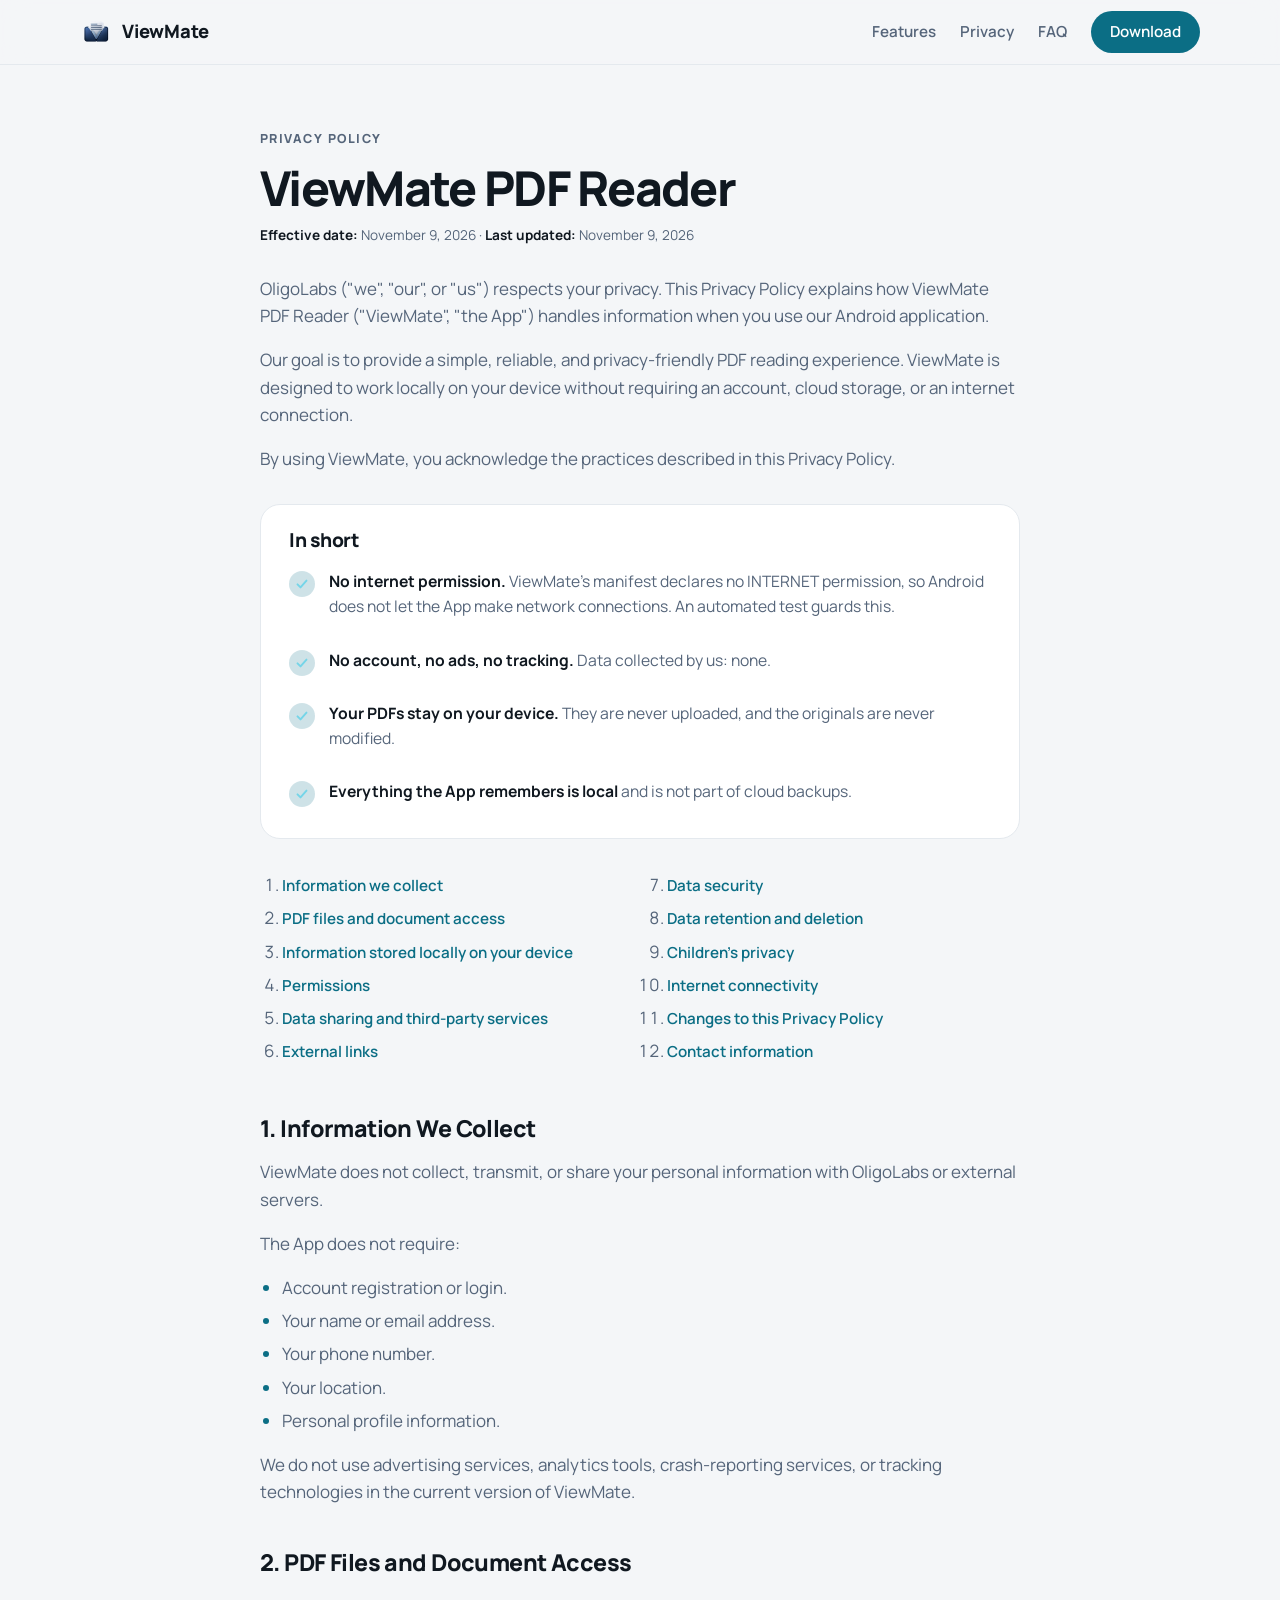
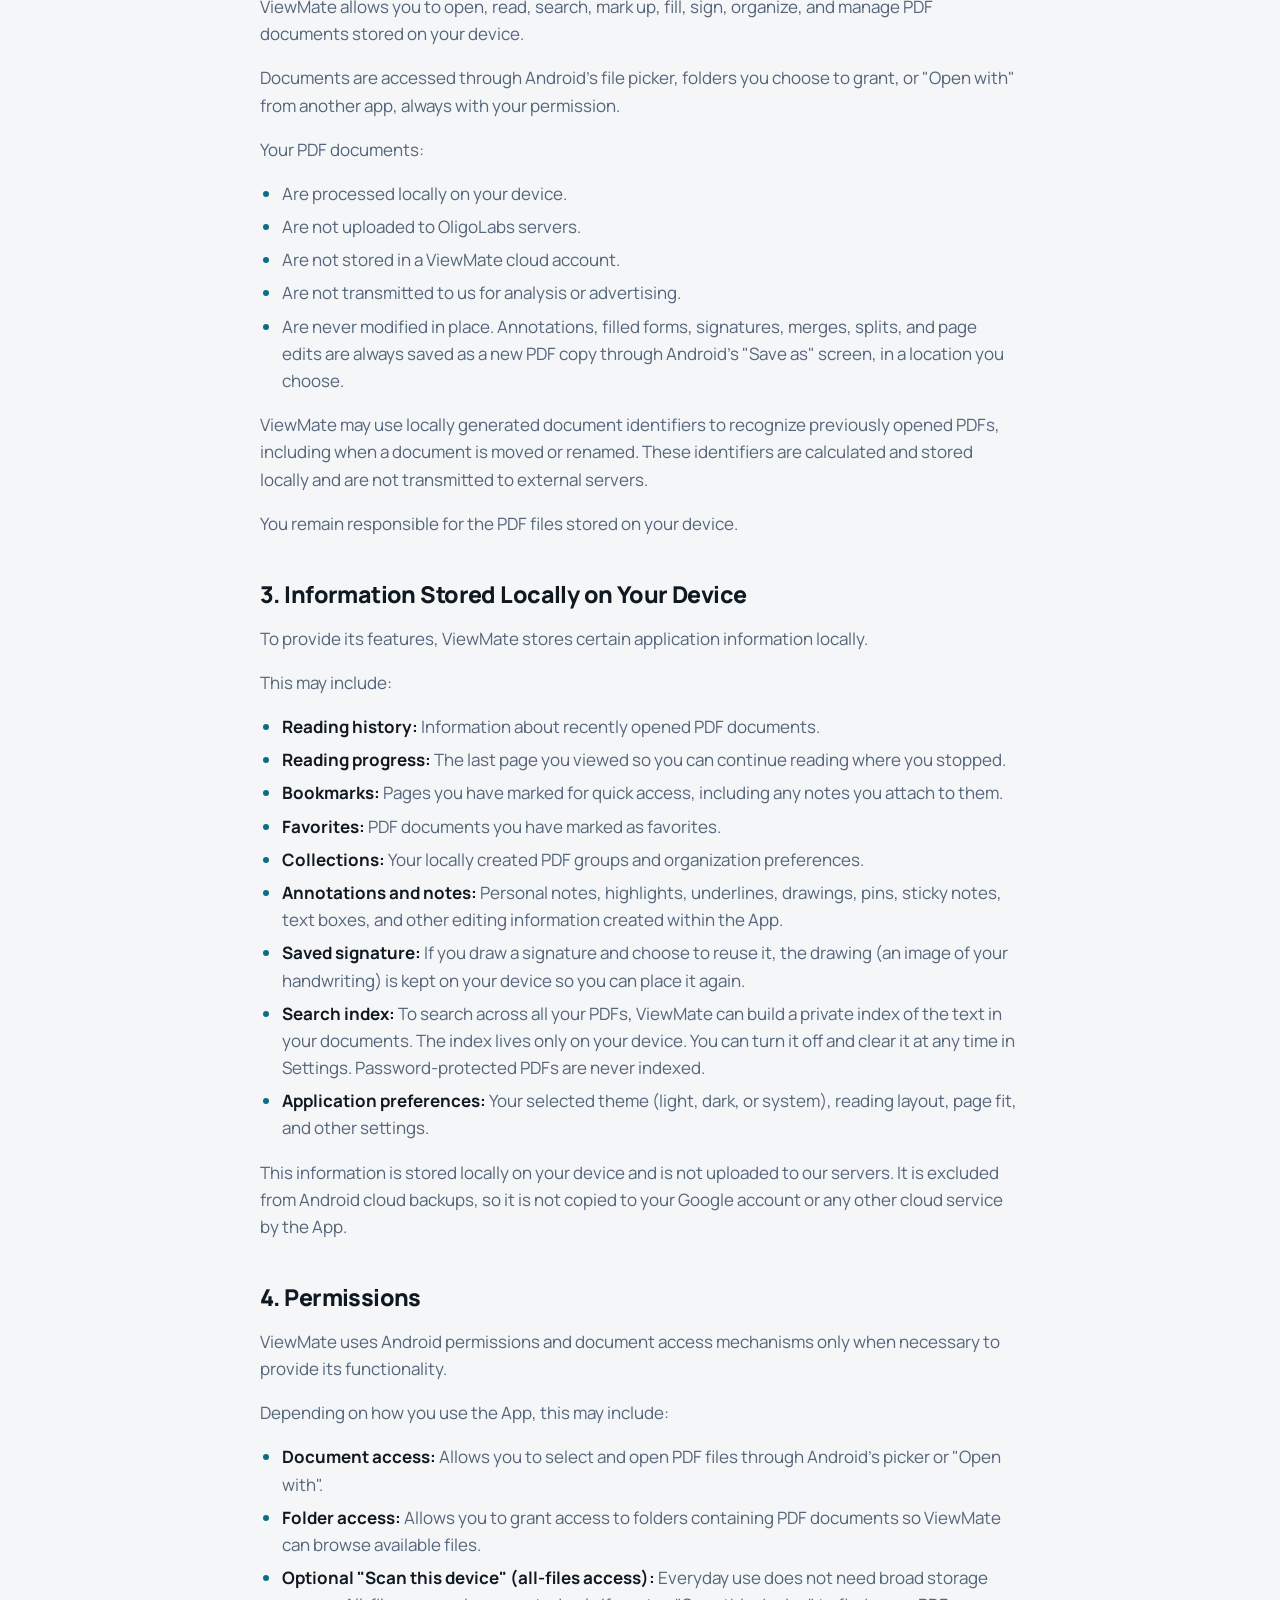
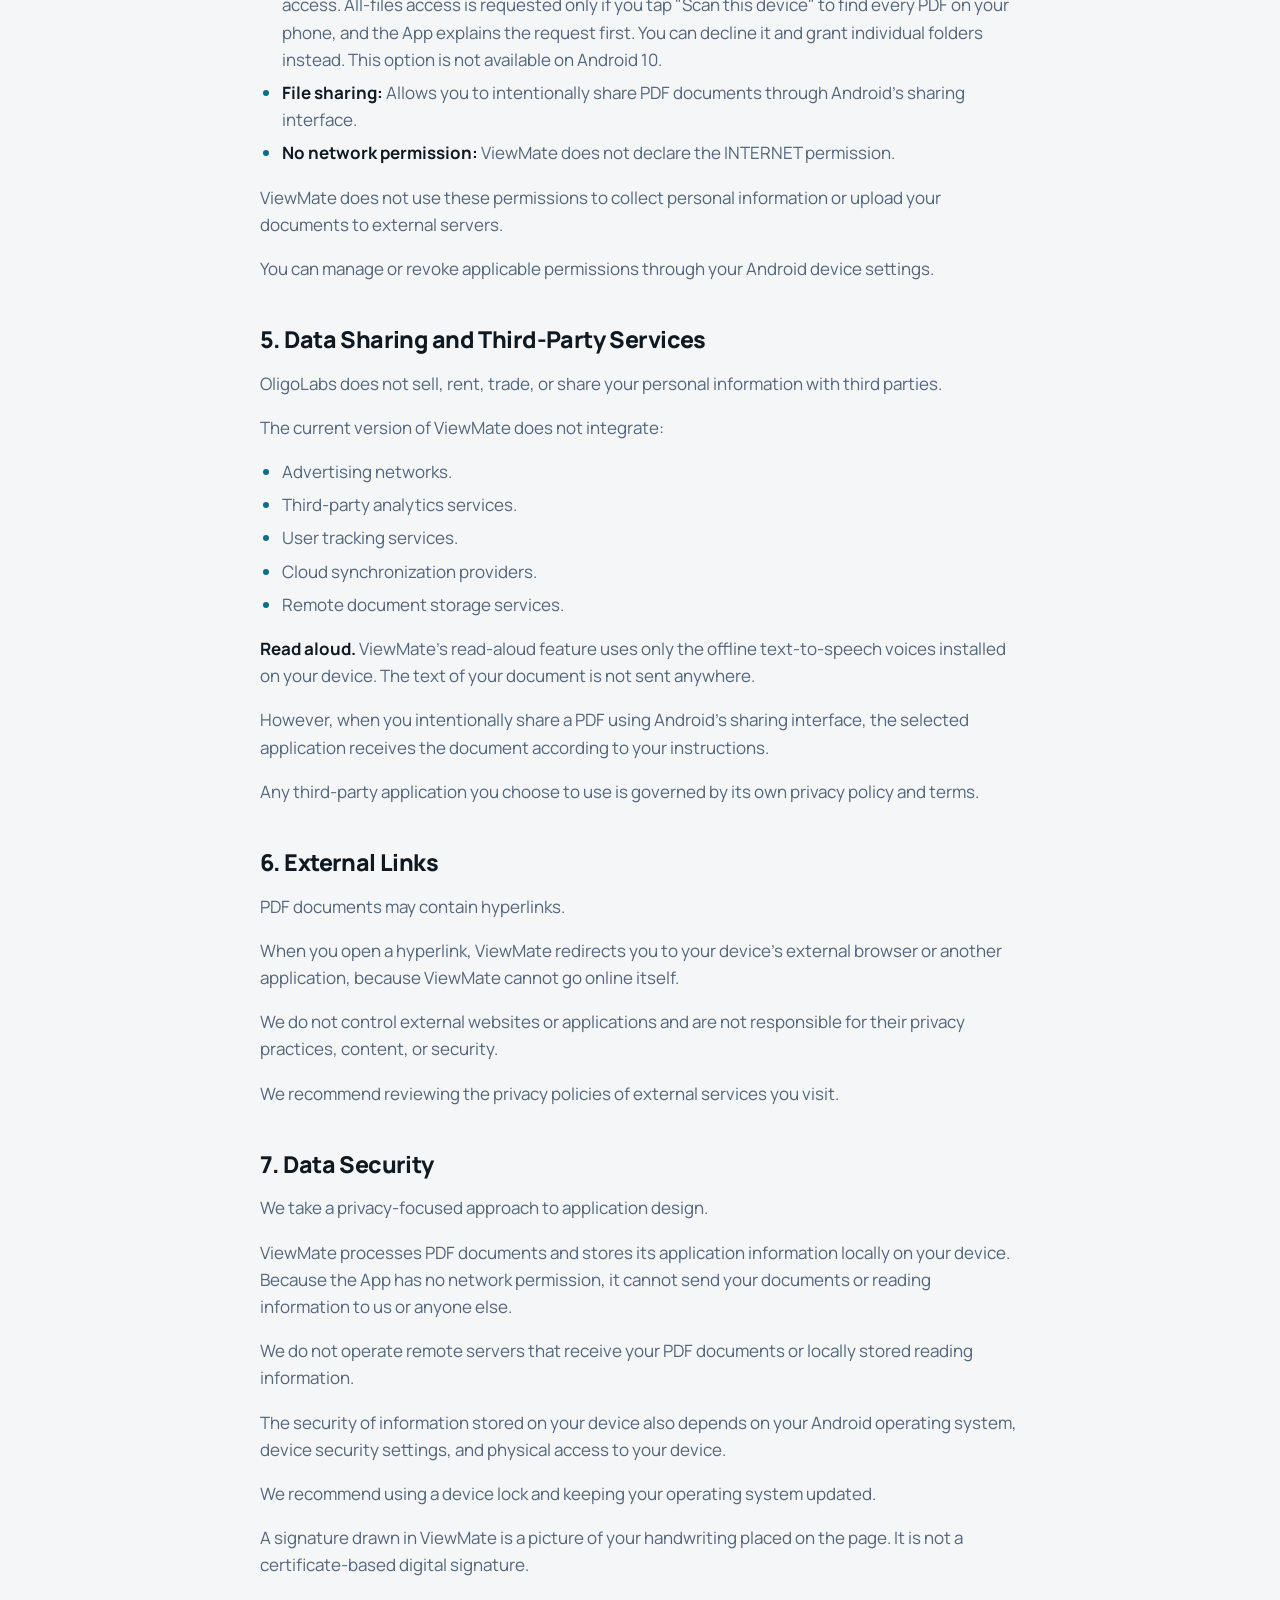
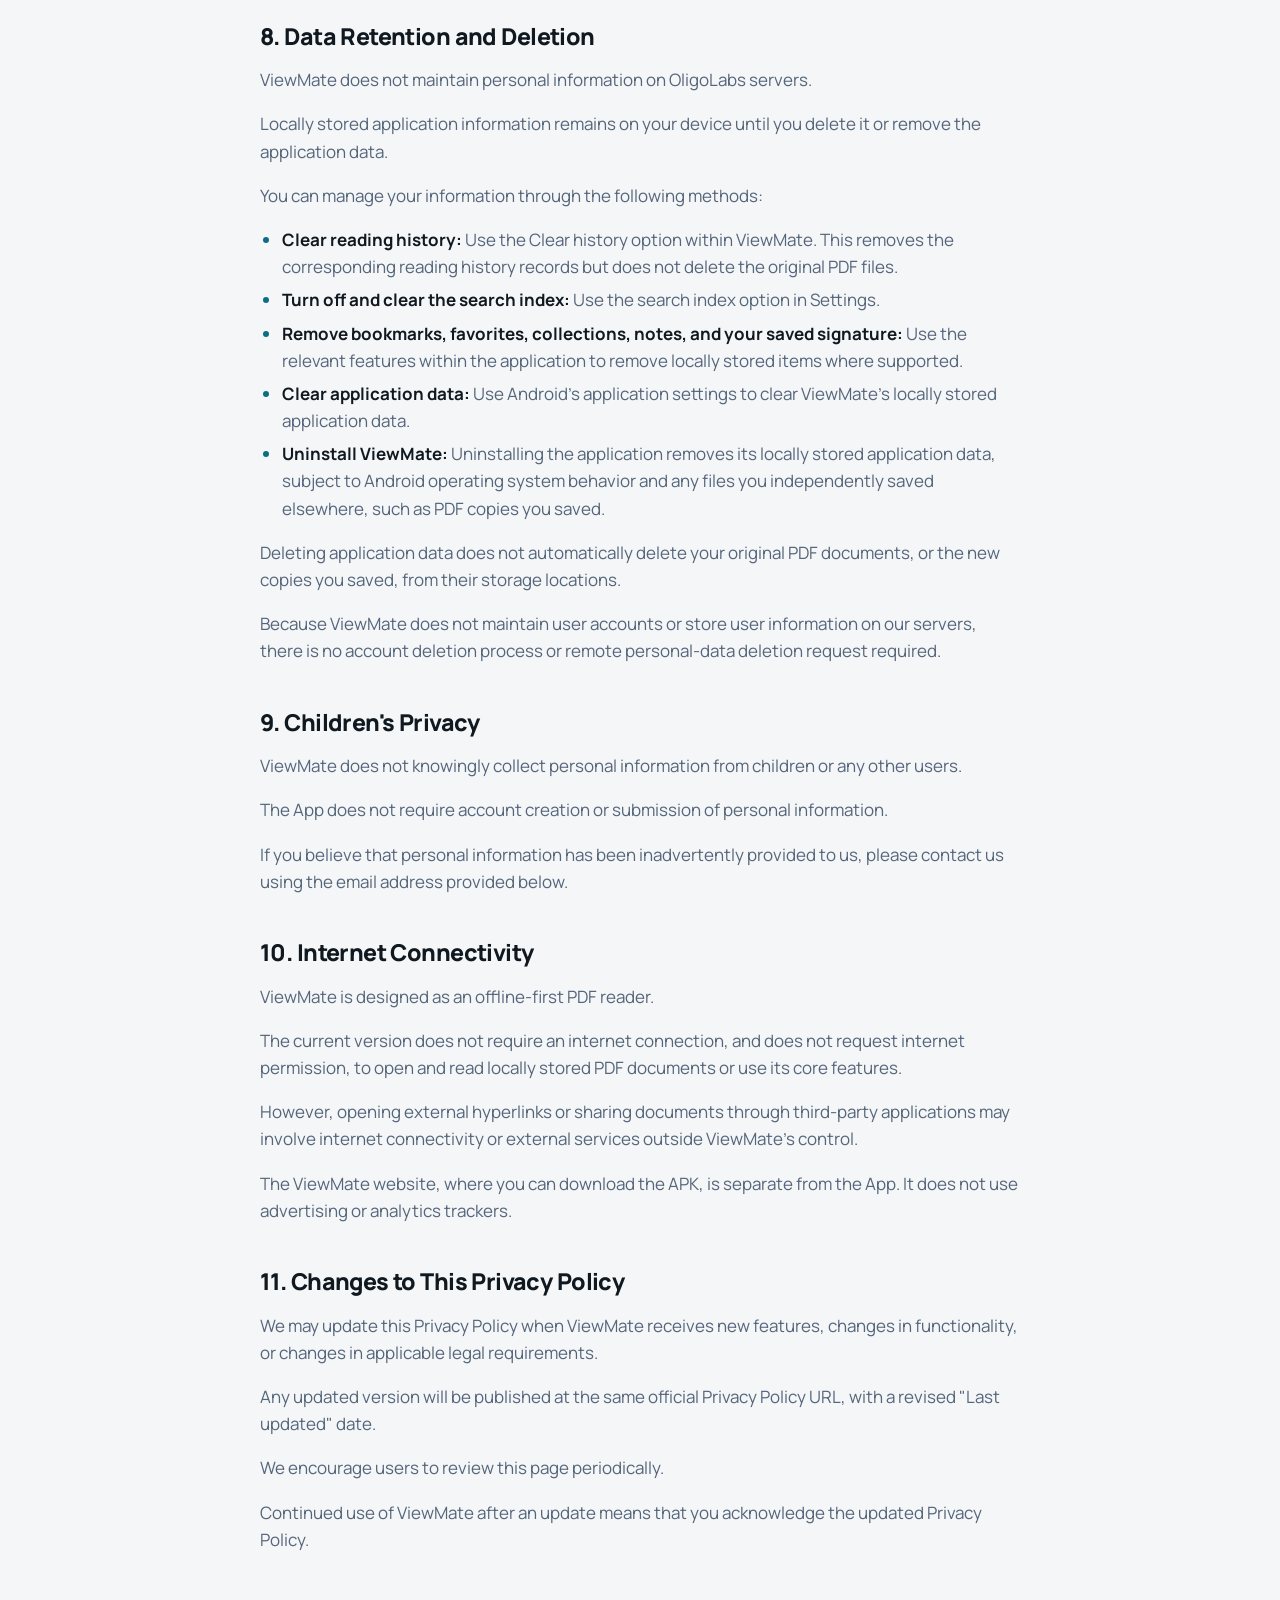
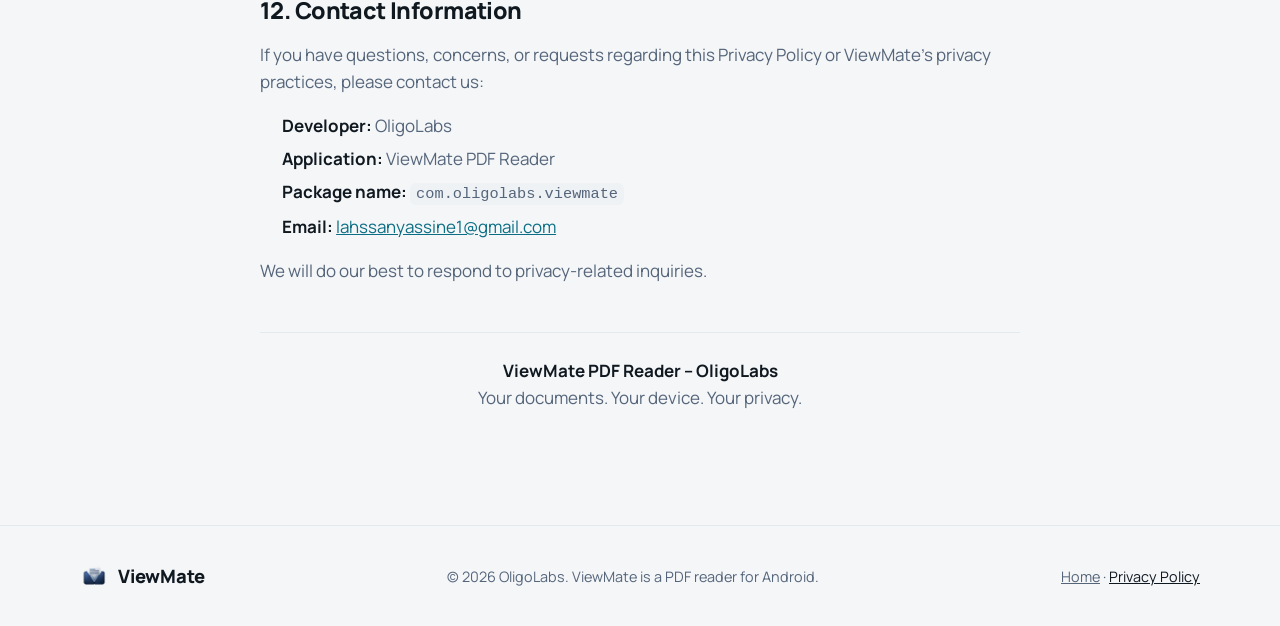
==== privacy.html @ 49794e2b "Add privacy policy page and update links in index.html" ====
<!doctype html>
<html lang="en">
<head>
  <meta charset="utf-8">
  <meta name="viewport" content="width=device-width, initial-scale=1">
  <title>Privacy Policy | ViewMate PDF Reader</title>
  <meta name="description" content="ViewMate PDF Reader privacy policy. No account, no ads, no analytics and no internet permission: your documents stay on your device.">
  <meta name="theme-color" content="#101820">
  <link rel="icon" type="image/png" href="assets/icon-64.png">
  <link rel="apple-touch-icon" href="assets/icon-180.png">
  <link rel="preload" href="assets/Manrope-Variable.ttf" as="font" type="font/ttf" crossorigin>
  <link rel="stylesheet" href="style.css">
</head>
<body>

<header class="nav" id="top">
  <div class="wrap nav-in">
    <a class="brand" href="index.html" aria-label="ViewMate home">
      <img src="assets/icon-64.png" width="32" height="32" alt="">
      <span>ViewMate</span>
    </a>
    <nav aria-label="Main">
      <a href="index.html#features">Features</a>
      <a href="index.html#privacy">Privacy</a>
      <a href="index.html#faq">FAQ</a>
      <a class="btn btn-sm" href="index.html#download">Download</a>
    </nav>
  </div>
</header>

<main>
  <article class="section policy">
    <div class="wrap narrow">

      <header class="policy-head">
        <p class="eyebrow">Privacy Policy</p>
        <h1>ViewMate PDF Reader</h1>
        <p class="fine"><b>Effective date:</b> November 9, 2026 &middot; <b>Last updated:</b> November 9, 2026</p>
      </header>

      <p>OligoLabs ("we", "our", or "us") respects your privacy. This Privacy Policy explains how ViewMate PDF Reader ("ViewMate", "the App") handles information when you use our Android application.</p>
      <p>Our goal is to provide a simple, reliable, and privacy-friendly PDF reading experience. ViewMate is designed to work locally on your device without requiring an account, cloud storage, or an internet connection.</p>
      <p>By using ViewMate, you acknowledge the practices described in this Privacy Policy.</p>

      <aside class="summary" aria-label="Summary">
        <h2>In short</h2>
        <ul class="checks">
          <li><b>No internet permission.</b> ViewMate's manifest declares no INTERNET permission, so Android does not let the App make network connections. An automated test guards this.</li>
          <li><b>No account, no ads, no tracking.</b> Data collected by us: none.</li>
          <li><b>Your PDFs stay on your device.</b> They are never uploaded, and the originals are never modified.</li>
          <li><b>Everything the App remembers is local</b> and is not part of cloud backups.</li>
        </ul>
      </aside>

      <nav class="toc" aria-label="Contents">
        <ol>
          <li><a href="#collect">Information we collect</a></li>
          <li><a href="#files">PDF files and document access</a></li>
          <li><a href="#local">Information stored locally on your device</a></li>
          <li><a href="#permissions">Permissions</a></li>
          <li><a href="#sharing">Data sharing and third-party services</a></li>
          <li><a href="#links">External links</a></li>
          <li><a href="#security">Data security</a></li>
          <li><a href="#retention">Data retention and deletion</a></li>
          <li><a href="#children">Children's privacy</a></li>
          <li><a href="#internet">Internet connectivity</a></li>
          <li><a href="#changes">Changes to this Privacy Policy</a></li>
          <li><a href="#contact">Contact information</a></li>
        </ol>
      </nav>

      <h2 id="collect">1. Information We Collect</h2>
      <p>ViewMate does not collect, transmit, or share your personal information with OligoLabs or external servers.</p>
      <p>The App does not require:</p>
      <ul>
        <li>Account registration or login.</li>
        <li>Your name or email address.</li>
        <li>Your phone number.</li>
        <li>Your location.</li>
        <li>Personal profile information.</li>
      </ul>
      <p>We do not use advertising services, analytics tools, crash-reporting services, or tracking technologies in the current version of ViewMate.</p>

      <h2 id="files">2. PDF Files and Document Access</h2>
      <p>ViewMate allows you to open, read, search, mark up, fill, sign, organize, and manage PDF documents stored on your device.</p>
      <p>Documents are accessed through Android's file picker, folders you choose to grant, or "Open with" from another app, always with your permission.</p>
      <p>Your PDF documents:</p>
      <ul>
        <li>Are processed locally on your device.</li>
        <li>Are not uploaded to OligoLabs servers.</li>
        <li>Are not stored in a ViewMate cloud account.</li>
        <li>Are not transmitted to us for analysis or advertising.</li>
        <li>Are never modified in place. Annotations, filled forms, signatures, merges, splits, and page edits are always saved as a new PDF copy through Android's "Save as" screen, in a location you choose.</li>
      </ul>
      <p>ViewMate may use locally generated document identifiers to recognize previously opened PDFs, including when a document is moved or renamed. These identifiers are calculated and stored locally and are not transmitted to external servers.</p>
      <p>You remain responsible for the PDF files stored on your device.</p>

      <h2 id="local">3. Information Stored Locally on Your Device</h2>
      <p>To provide its features, ViewMate stores certain application information locally.</p>
      <p>This may include:</p>
      <ul>
        <li><b>Reading history:</b> Information about recently opened PDF documents.</li>
        <li><b>Reading progress:</b> The last page you viewed so you can continue reading where you stopped.</li>
        <li><b>Bookmarks:</b> Pages you have marked for quick access, including any notes you attach to them.</li>
        <li><b>Favorites:</b> PDF documents you have marked as favorites.</li>
        <li><b>Collections:</b> Your locally created PDF groups and organization preferences.</li>
        <li><b>Annotations and notes:</b> Personal notes, highlights, underlines, drawings, pins, sticky notes, text boxes, and other editing information created within the App.</li>
        <li><b>Saved signature:</b> If you draw a signature and choose to reuse it, the drawing (an image of your handwriting) is kept on your device so you can place it again.</li>
        <li><b>Search index:</b> To search across all your PDFs, ViewMate can build a private index of the text in your documents. The index lives only on your device. You can turn it off and clear it at any time in Settings. Password-protected PDFs are never indexed.</li>
        <li><b>Application preferences:</b> Your selected theme (light, dark, or system), reading layout, page fit, and other settings.</li>
      </ul>
      <p>This information is stored locally on your device and is not uploaded to our servers. It is excluded from Android cloud backups, so it is not copied to your Google account or any other cloud service by the App.</p>

      <h2 id="permissions">4. Permissions</h2>
      <p>ViewMate uses Android permissions and document access mechanisms only when necessary to provide its functionality.</p>
      <p>Depending on how you use the App, this may include:</p>
      <ul>
        <li><b>Document access:</b> Allows you to select and open PDF files through Android's picker or "Open with".</li>
        <li><b>Folder access:</b> Allows you to grant access to folders containing PDF documents so ViewMate can browse available files.</li>
        <li><b>Optional "Scan this device" (all-files access):</b> Everyday use does not need broad storage access. All-files access is requested only if you tap "Scan this device" to find every PDF on your phone, and the App explains the request first. You can decline it and grant individual folders instead. This option is not available on Android 10.</li>
        <li><b>File sharing:</b> Allows you to intentionally share PDF documents through Android's sharing interface.</li>
        <li><b>No network permission:</b> ViewMate does not declare the INTERNET permission.</li>
      </ul>
      <p>ViewMate does not use these permissions to collect personal information or upload your documents to external servers.</p>
      <p>You can manage or revoke applicable permissions through your Android device settings.</p>

      <h2 id="sharing">5. Data Sharing and Third-Party Services</h2>
      <p>OligoLabs does not sell, rent, trade, or share your personal information with third parties.</p>
      <p>The current version of ViewMate does not integrate:</p>
      <ul>
        <li>Advertising networks.</li>
        <li>Third-party analytics services.</li>
        <li>User tracking services.</li>
        <li>Cloud synchronization providers.</li>
        <li>Remote document storage services.</li>
      </ul>
      <p><b>Read aloud.</b> ViewMate's read-aloud feature uses only the offline text-to-speech voices installed on your device. The text of your document is not sent anywhere.</p>
      <p>However, when you intentionally share a PDF using Android's sharing interface, the selected application receives the document according to your instructions.</p>
      <p>Any third-party application you choose to use is governed by its own privacy policy and terms.</p>

      <h2 id="links">6. External Links</h2>
      <p>PDF documents may contain hyperlinks.</p>
      <p>When you open a hyperlink, ViewMate redirects you to your device's external browser or another application, because ViewMate cannot go online itself.</p>
      <p>We do not control external websites or applications and are not responsible for their privacy practices, content, or security.</p>
      <p>We recommend reviewing the privacy policies of external services you visit.</p>

      <h2 id="security">7. Data Security</h2>
      <p>We take a privacy-focused approach to application design.</p>
      <p>ViewMate processes PDF documents and stores its application information locally on your device. Because the App has no network permission, it cannot send your documents or reading information to us or anyone else.</p>
      <p>We do not operate remote servers that receive your PDF documents or locally stored reading information.</p>
      <p>The security of information stored on your device also depends on your Android operating system, device security settings, and physical access to your device.</p>
      <p>We recommend using a device lock and keeping your operating system updated.</p>
      <p>A signature drawn in ViewMate is a picture of your handwriting placed on the page. It is not a certificate-based digital signature.</p>

      <h2 id="retention">8. Data Retention and Deletion</h2>
      <p>ViewMate does not maintain personal information on OligoLabs servers.</p>
      <p>Locally stored application information remains on your device until you delete it or remove the application data.</p>
      <p>You can manage your information through the following methods:</p>
      <ul>
        <li><b>Clear reading history:</b> Use the Clear history option within ViewMate. This removes the corresponding reading history records but does not delete the original PDF files.</li>
        <li><b>Turn off and clear the search index:</b> Use the search index option in Settings.</li>
        <li><b>Remove bookmarks, favorites, collections, notes, and your saved signature:</b> Use the relevant features within the application to remove locally stored items where supported.</li>
        <li><b>Clear application data:</b> Use Android's application settings to clear ViewMate's locally stored application data.</li>
        <li><b>Uninstall ViewMate:</b> Uninstalling the application removes its locally stored application data, subject to Android operating system behavior and any files you independently saved elsewhere, such as PDF copies you saved.</li>
      </ul>
      <p>Deleting application data does not automatically delete your original PDF documents, or the new copies you saved, from their storage locations.</p>
      <p>Because ViewMate does not maintain user accounts or store user information on our servers, there is no account deletion process or remote personal-data deletion request required.</p>

      <h2 id="children">9. Children's Privacy</h2>
      <p>ViewMate does not knowingly collect personal information from children or any other users.</p>
      <p>The App does not require account creation or submission of personal information.</p>
      <p>If you believe that personal information has been inadvertently provided to us, please contact us using the email address provided below.</p>

      <h2 id="internet">10. Internet Connectivity</h2>
      <p>ViewMate is designed as an offline-first PDF reader.</p>
      <p>The current version does not require an internet connection, and does not request internet permission, to open and read locally stored PDF documents or use its core features.</p>
      <p>However, opening external hyperlinks or sharing documents through third-party applications may involve internet connectivity or external services outside ViewMate's control.</p>
      <p>The ViewMate website, where you can download the APK, is separate from the App. It does not use advertising or analytics trackers.</p>

      <h2 id="changes">11. Changes to This Privacy Policy</h2>
      <p>We may update this Privacy Policy when ViewMate receives new features, changes in functionality, or changes in applicable legal requirements.</p>
      <p>Any updated version will be published at the same official Privacy Policy URL, with a revised "Last updated" date.</p>
      <p>We encourage users to review this page periodically.</p>
      <p>Continued use of ViewMate after an update means that you acknowledge the updated Privacy Policy.</p>

      <h2 id="contact">12. Contact Information</h2>
      <p>If you have questions, concerns, or requests regarding this Privacy Policy or ViewMate's privacy practices, please contact us:</p>
      <ul class="plain">
        <li><b>Developer:</b> OligoLabs</li>
        <li><b>Application:</b> ViewMate PDF Reader</li>
        <li><b>Package name:</b> <code>com.oligolabs.viewmate</code></li>
        <li><b>Email:</b> <a href="mailto:lahssanyassine1@gmail.com">lahssanyassine1@gmail.com</a></li>
      </ul>
      <p>We will do our best to respond to privacy-related inquiries.</p>

      <p class="tagline"><b>ViewMate PDF Reader &ndash; OligoLabs</b><br>Your documents. Your device. Your privacy.</p>

    </div>
  </article>
</main>

<footer class="foot">
  <div class="wrap foot-in">
    <a class="brand" href="index.html"><img src="assets/icon-64.png" width="28" height="28" alt=""><span>ViewMate</span></a>
    <p>&copy; 2026 OligoLabs. ViewMate is a PDF reader for Android.</p>
    <p class="fine"><a href="index.html">Home</a> &middot; <a href="privacy.html" aria-current="page">Privacy Policy</a></p>
  </div>
</footer>

</body>
</html>
---- style.css ----
@font-face {
  font-family: "Manrope";
  src: url("assets/Manrope-Variable.ttf") format("truetype");
  font-weight: 200 800;
  font-display: swap;
}

:root {
  --bg: #101820;
  --surface: #19242e;
  --surface-hi: #223140;
  --text: #f4f7fa;
  --muted: #a5b2bf;
  --outline: #34424f;
  --outline-soft: #263341;
  --accent: #75d5e8;
  --accent-2: #8b9dff;
  --on-accent: #053b49;
  --btn-bg: #75d5e8;
  --btn-text: #06303b;
  --shadow: 0 30px 80px rgba(0, 0, 0, .45);
  --radius: 20px;
}

@media (prefers-color-scheme: light) {
  :root {
    --bg: #f4f6f8;
    --surface: #ffffff;
    --surface-hi: #eef2f5;
    --text: #101820;
    --muted: #55657a;
    --outline: #d5dce3;
    --outline-soft: #e4e9ee;
    --accent: #0b6e85;
    --accent-2: #4b5bd1;
    --on-accent: #053b49;
    --btn-bg: #0b6e85;
    --btn-text: #ffffff;
    --shadow: 0 30px 70px rgba(16, 24, 32, .18);
  }
}

* { box-sizing: border-box; }
html { scroll-behavior: smooth; scroll-padding-top: 76px; }
body {
  margin: 0;
  background: var(--bg);
  color: var(--text);
  font-family: "Manrope", system-ui, -apple-system, "Segoe UI", Roboto, sans-serif;
  font-size: 17px;
  line-height: 1.6;
  -webkit-font-smoothing: antialiased;
}
img { max-width: 100%; display: block; }
a { color: inherit; }
code { font-family: ui-monospace, Consolas, monospace; font-size: .9em; background: var(--surface-hi); padding: 2px 6px; border-radius: 6px; }

.wrap { width: min(1120px, 100% - 32px); margin-inline: auto; }
.narrow { width: min(760px, 100% - 32px); }

/* Nav */
.nav {
  position: sticky; top: 0; z-index: 20;
  background: color-mix(in srgb, var(--bg) 82%, transparent);
  backdrop-filter: blur(14px);
  border-bottom: 1px solid var(--outline-soft);
}
.nav-in { display: flex; align-items: center; justify-content: space-between; height: 64px; }
.brand { display: inline-flex; align-items: center; gap: 10px; font-weight: 800; font-size: 1.15rem; text-decoration: none; letter-spacing: -.01em; }
.brand img { border-radius: 8px; }
.nav nav { display: flex; align-items: center; gap: 24px; }
.nav nav a { text-decoration: none; color: var(--muted); font-weight: 600; font-size: .95rem; }
.nav nav a:hover { color: var(--text); }
.nav nav a.btn { color: var(--btn-text); }

/* Buttons */
.btn {
  display: inline-flex; align-items: center; gap: 10px;
  background: var(--btn-bg); color: var(--btn-text);
  font: inherit; font-weight: 700;
  padding: 14px 24px; border-radius: 999px;
  text-decoration: none; border: 1.5px solid transparent;
  transition: transform .15s ease, box-shadow .15s ease;
  box-shadow: 0 8px 24px color-mix(in srgb, var(--btn-bg) 35%, transparent);
}
.btn:hover { transform: translateY(-2px); }
.btn:focus-visible, summary:focus-visible, .nav a:focus-visible { outline: 3px solid var(--accent-2); outline-offset: 3px; }
.btn-sm { padding: 8px 18px; font-size: .92rem; box-shadow: none; }
.btn-ghost { background: transparent; color: var(--text); border-color: var(--outline); box-shadow: none; }
.btn-ghost:hover { border-color: var(--accent); }

/* Hero */
.hero { position: relative; overflow: hidden; padding: 72px 0 56px; }
.hero::before {
  content: ""; position: absolute; inset: -20% -10% auto auto; width: 70%; height: 90%;
  background: radial-gradient(closest-side, color-mix(in srgb, var(--accent-2) 22%, transparent), transparent);
  pointer-events: none;
}
.hero-in { position: relative; display: grid; grid-template-columns: 1.1fr .9fr; gap: 48px; align-items: center; }
.eyebrow { margin: 0 0 14px; color: var(--accent); font-weight: 800; letter-spacing: .12em; text-transform: uppercase; font-size: .78rem; }
h1 { font-size: clamp(2.5rem, 5.6vw, 4.2rem); line-height: 1.05; letter-spacing: -.035em; margin: 0 0 20px; font-weight: 800; }
.grad { background: linear-gradient(100deg, var(--accent), var(--accent-2)); -webkit-background-clip: text; background-clip: text; color: transparent; }
h2 { font-size: clamp(1.8rem, 3.4vw, 2.6rem); line-height: 1.15; letter-spacing: -.025em; margin: 0 0 14px; font-weight: 800; }
h3 { margin: 16px 0 10px; font-size: 1.15rem; letter-spacing: -.01em; }
.lede { font-size: 1.2rem; color: var(--muted); max-width: 34em; margin: 0 0 28px; }
.cta { display: flex; flex-wrap: wrap; gap: 12px; }
.chips { list-style: none; padding: 0; margin: 28px 0 14px; display: flex; flex-wrap: wrap; gap: 8px; }
.chips li { font-size: .85rem; font-weight: 600; padding: 6px 14px; border-radius: 999px; background: var(--surface); border: 1px solid var(--outline-soft); color: var(--muted); }
.fine { font-size: .85rem; color: var(--muted); margin: 0; }

/* Phone mockup */
.stage { position: relative; display: grid; place-items: center; padding: 20px 0; }
.glow { position: absolute; width: 80%; aspect-ratio: 1; border-radius: 50%; background: radial-gradient(closest-side, color-mix(in srgb, var(--accent) 35%, transparent), transparent); filter: blur(30px); }
.phone {
  position: relative; width: min(290px, 70vw); aspect-ratio: 9 / 18.5;
  background: #0a0f14; border-radius: 38px; padding: 9px;
  box-shadow: var(--shadow), inset 0 0 0 2px #2b3946;
  transform: rotate(3deg);
}
.screen { position: relative; height: 100%; border-radius: 30px; overflow: hidden; background: #dde3e8; display: flex; flex-direction: column; }
.screen::before { content: ""; position: absolute; top: 9px; left: 50%; translate: -50% 0; width: 22px; height: 22px; border-radius: 50%; background: #0a0f14; z-index: 3; }
.appbar { background: #101820; color: #f4f7fa; padding: 40px 14px 12px; display: flex; align-items: center; gap: 10px; font-size: .72rem; font-weight: 700; }
.ab-back { width: 10px; height: 10px; border-left: 2px solid #a5b2bf; border-bottom: 2px solid #a5b2bf; rotate: 45deg; margin-left: 4px; }
.ab-title { flex: 1; white-space: nowrap; overflow: hidden; text-overflow: ellipsis; }
.ab-icons { display: flex; gap: 6px; }
.ab-icons i { width: 13px; height: 13px; border-radius: 4px; background: #75d5e8; opacity: .85; }
.ab-icons i:nth-child(2) { background: #8b9dff; }
.ab-icons i:nth-child(3) { background: #a5b2bf; }
.reader { flex: 1; padding: 14px 14px 0; position: relative; }
.page { background: #fff; height: 100%; border-radius: 6px 6px 0 0; padding: 18px 16px; box-shadow: 0 4px 14px rgba(0,0,0,.18); position: relative; }
.ln { height: 6px; border-radius: 3px; background: #c9d1d9; margin-bottom: 11px; }
.ln.bold { height: 9px; background: #5b6b7c; margin-bottom: 16px; }
.ln.hl { background: #c9d1d9; box-shadow: 0 0 0 4px #fff3a0; background-clip: padding-box; position: relative; z-index: 0; }
.ln.ul { border-bottom: 2px solid #4b5bd1; height: 8px; background: #c9d1d9; background-clip: content-box; }
.w100 { width: 100%; } .w92 { width: 92%; } .w86 { width: 86%; } .w78 { width: 78%; } .w64 { width: 64%; } .w60 { width: 60%; }
.sticky { position: absolute; right: -6px; top: 118px; width: 92px; background: #ffe48a; color: #4a3b00; font-size: .58rem; font-weight: 700; line-height: 1.3; padding: 7px 8px; border-radius: 4px; box-shadow: 0 6px 12px rgba(0,0,0,.2); rotate: 4deg; }
.sticky b { display: block; font-size: .52rem; text-transform: uppercase; letter-spacing: .08em; opacity: .7; }
.sig { position: absolute; left: 14px; bottom: 26px; width: 110px; border-top: 1px solid #c9d1d9; padding-top: 2px; }
.scrub { position: absolute; right: 8px; bottom: 56px; display: flex; align-items: center; gap: 6px; }
.scrub span { width: 4px; height: 70px; border-radius: 2px; background: rgba(16,24,32,.25); }
.scrub em { font-style: normal; font-size: .55rem; font-weight: 800; background: #101820; color: #f4f7fa; padding: 3px 7px; border-radius: 99px; }
.toolbar { background: #19242e; display: flex; justify-content: space-around; align-items: center; padding: 12px 10px 16px; }
.toolbar .t { width: 20px; height: 20px; border-radius: 7px; background: #34424f; }
.toolbar .t.on { background: #75d5e8; }

.float {
  position: absolute; display: flex; align-items: center; gap: 8px;
  background: var(--surface); border: 1px solid var(--outline); color: var(--text);
  padding: 9px 14px; border-radius: 14px; font-size: .82rem; font-weight: 700;
  box-shadow: var(--shadow);
}
.float .dot { width: 9px; height: 9px; border-radius: 50%; }
.dot.c { background: var(--accent); } .dot.p { background: var(--accent-2); }
.f1 { left: -4%; top: 22%; } .f2 { right: -2%; bottom: 20%; }
@media (prefers-reduced-motion: no-preference) {
  .f1 { animation: bob 6s ease-in-out infinite; }
  .f2 { animation: bob 7s ease-in-out -2s infinite; }
}
@keyframes bob { 50% { transform: translateY(-8px); } }

/* Strip */
.strip { border-block: 1px solid var(--outline-soft); background: var(--surface); }
.strip-in { display: grid; grid-template-columns: repeat(4, 1fr); gap: 16px; padding: 28px 0; text-align: center; }
.strip strong { display: block; font-size: 1.9rem; letter-spacing: -.02em; color: var(--accent); line-height: 1.2; }
.strip span { color: var(--muted); font-size: .9rem; font-weight: 600; }

/* Sections */
.section { padding: 96px 0; }
.head { text-align: center; max-width: 640px; margin: 0 auto 52px; }
.sub { color: var(--muted); font-size: 1.08rem; margin: 0 0 24px; }
.head .sub { margin: 0; }

.grid { display: grid; grid-template-columns: repeat(3, 1fr); gap: 20px; }
.card { background: var(--surface); border: 1px solid var(--outline-soft); border-radius: var(--radius); padding: 28px; transition: border-color .2s, transform .2s; }
.card:hover { border-color: var(--accent); transform: translateY(-3px); }
.card ul { margin: 0; padding-left: 1.1em; color: var(--muted); font-size: .96rem; }
.card li { margin-bottom: 6px; }
.card li::marker { color: var(--accent); }
.note { margin: 12px 0 0; font-size: .82rem; color: var(--muted); font-style: italic; }
.ico { width: 48px; height: 48px; border-radius: 14px; display: grid; place-items: center; }
.ico svg { width: 26px; height: 26px; fill: none; stroke: currentColor; stroke-width: 1.8; stroke-linecap: round; stroke-linejoin: round; }
.ico.a { background: color-mix(in srgb, var(--accent) 18%, transparent); color: var(--accent); }
.ico.b { background: color-mix(in srgb, var(--accent-2) 18%, transparent); color: var(--accent-2); }

/* Privacy */
.privacy { background: var(--surface); border-block: 1px solid var(--outline-soft); }
.privacy-in { display: grid; grid-template-columns: 1fr 1.1fr; gap: 56px; align-items: start; }
.checks { list-style: none; margin: 0; padding: 0; display: grid; gap: 14px; }
.checks li { position: relative; padding: 4px 0 4px 40px; color: var(--muted); font-size: .98rem; }
.checks li b { color: var(--text); }
.checks li::before {
  content: ""; position: absolute; left: 0; top: 6px; width: 26px; height: 26px; border-radius: 50%;
  background: color-mix(in srgb, var(--accent) 20%, transparent)
    url("data:image/svg+xml,%3Csvg xmlns='http://www.w3.org/2000/svg' viewBox='0 0 24 24'%3E%3Cpath d='M6 12.500l4 4 8-9' fill='none' stroke='%2375d5e8' stroke-width='2.600' stroke-linecap='round' stroke-linejoin='round'/%3E%3C/svg%3E") center / 18px no-repeat;
}

/* Privacy policy page */
.policy { padding-top: 64px; }
.policy-head { margin-bottom: 28px; }
.policy h1 { font-size: clamp(2rem, 4.4vw, 3rem); margin-bottom: 12px; }
.policy h2 { font-size: 1.45rem; margin: 44px 0 12px; scroll-margin-top: 80px; }
.policy p, .policy li { color: var(--muted); }
.policy li b, .policy p b { color: var(--text); }
.policy ul:not(.checks), .policy ol { padding-left: 1.3em; }
.policy ul:not(.checks) li::marker { color: var(--accent); }
.policy li { margin-bottom: 6px; }
.policy a { color: var(--accent); }
.policy .plain { list-style: none; padding-left: 0; }
.summary { background: var(--surface); border: 1px solid var(--outline-soft); border-radius: var(--radius); padding: 24px 28px; margin: 32px 0; }
.summary h2 { margin: 0 0 14px; font-size: 1.2rem; }
.toc { margin: 0 0 8px; }
.toc ol { columns: 2; column-gap: 32px; margin: 0; }
.toc a { text-decoration: none; font-weight: 600; font-size: .95rem; }
.toc a:hover { text-decoration: underline; }
.tagline { margin-top: 48px; padding-top: 24px; border-top: 1px solid var(--outline-soft); text-align: center; }
.foot .fine a { color: var(--muted); }
.foot .fine a:hover, .foot .fine a[aria-current] { color: var(--text); }
@media (max-width: 620px) { .toc ol { columns: 1; } }

/* Download */
.dl {
  display: flex; align-items: center; gap: 36px;
  background: linear-gradient(135deg, var(--surface), var(--surface-hi));
  border: 1px solid var(--outline); border-radius: 28px; padding: 40px;
  box-shadow: var(--shadow);
}
.dl-icon { border-radius: 26px; flex: none; }
.dl h2 { margin-bottom: 8px; }
.dl p { margin: 0 0 20px; color: var(--muted); }
.dl .fine { margin: 14px 0 0; }
.steps { list-style: none; padding: 0; margin: 28px 0 0; display: grid; grid-template-columns: repeat(3, 1fr); gap: 20px; }
.steps li { display: flex; gap: 14px; align-items: flex-start; }
.steps li > span { flex: none; width: 34px; height: 34px; border-radius: 50%; display: grid; place-items: center; font-weight: 800; background: color-mix(in srgb, var(--accent-2) 22%, transparent); color: var(--accent-2); }
.steps b { display: block; }
.steps p { margin: 2px 0 0; color: var(--muted); font-size: .94rem; }
.unavailable { margin: 14px 0 0; color: var(--muted); font-size: .9rem; }

/* FAQ */
details { border-bottom: 1px solid var(--outline-soft); padding: 4px 0; }
summary { cursor: pointer; list-style: none; padding: 18px 40px 18px 0; font-weight: 700; position: relative; }
summary::-webkit-details-marker { display: none; }
summary::after { content: "+"; position: absolute; right: 6px; top: 50%; translate: 0 -50%; font-size: 1.6rem; font-weight: 400; color: var(--accent); transition: rotate .2s; }
details[open] summary::after { rotate: 45deg; }
details p { margin: 0 0 18px; color: var(--muted); }

/* Footer */
.foot { border-top: 1px solid var(--outline-soft); padding: 36px 0; }
.foot-in { display: flex; flex-wrap: wrap; align-items: center; justify-content: space-between; gap: 12px 28px; }
.foot p { margin: 0; color: var(--muted); font-size: .9rem; }

/* Responsive */
@media (max-width: 920px) {
  .hero-in, .privacy-in { grid-template-columns: 1fr; }
  .hero { padding-top: 40px; }
  .stage { order: -1; margin-bottom: 8px; }
  .phone { width: min(250px, 62vw); }
  .f1 { left: 2%; } .f2 { right: 2%; }
  .grid { grid-template-columns: repeat(2, 1fr); }
  .steps { grid-template-columns: 1fr; }
}
@media (max-width: 620px) {
  body { font-size: 16px; }
  .nav nav a:not(.btn) { display: none; }
  .grid { grid-template-columns: 1fr; }
  .strip-in { grid-template-columns: repeat(2, 1fr); }
  .section { padding: 64px 0; }
  .dl { flex-direction: column; align-items: flex-start; padding: 28px; gap: 20px; }
  .cta .btn { flex: 1 1 auto; justify-content: center; }
}
@media (prefers-reduced-motion: reduce) {
  html { scroll-behavior: auto; }
  .btn, .card { transition: none; }
}
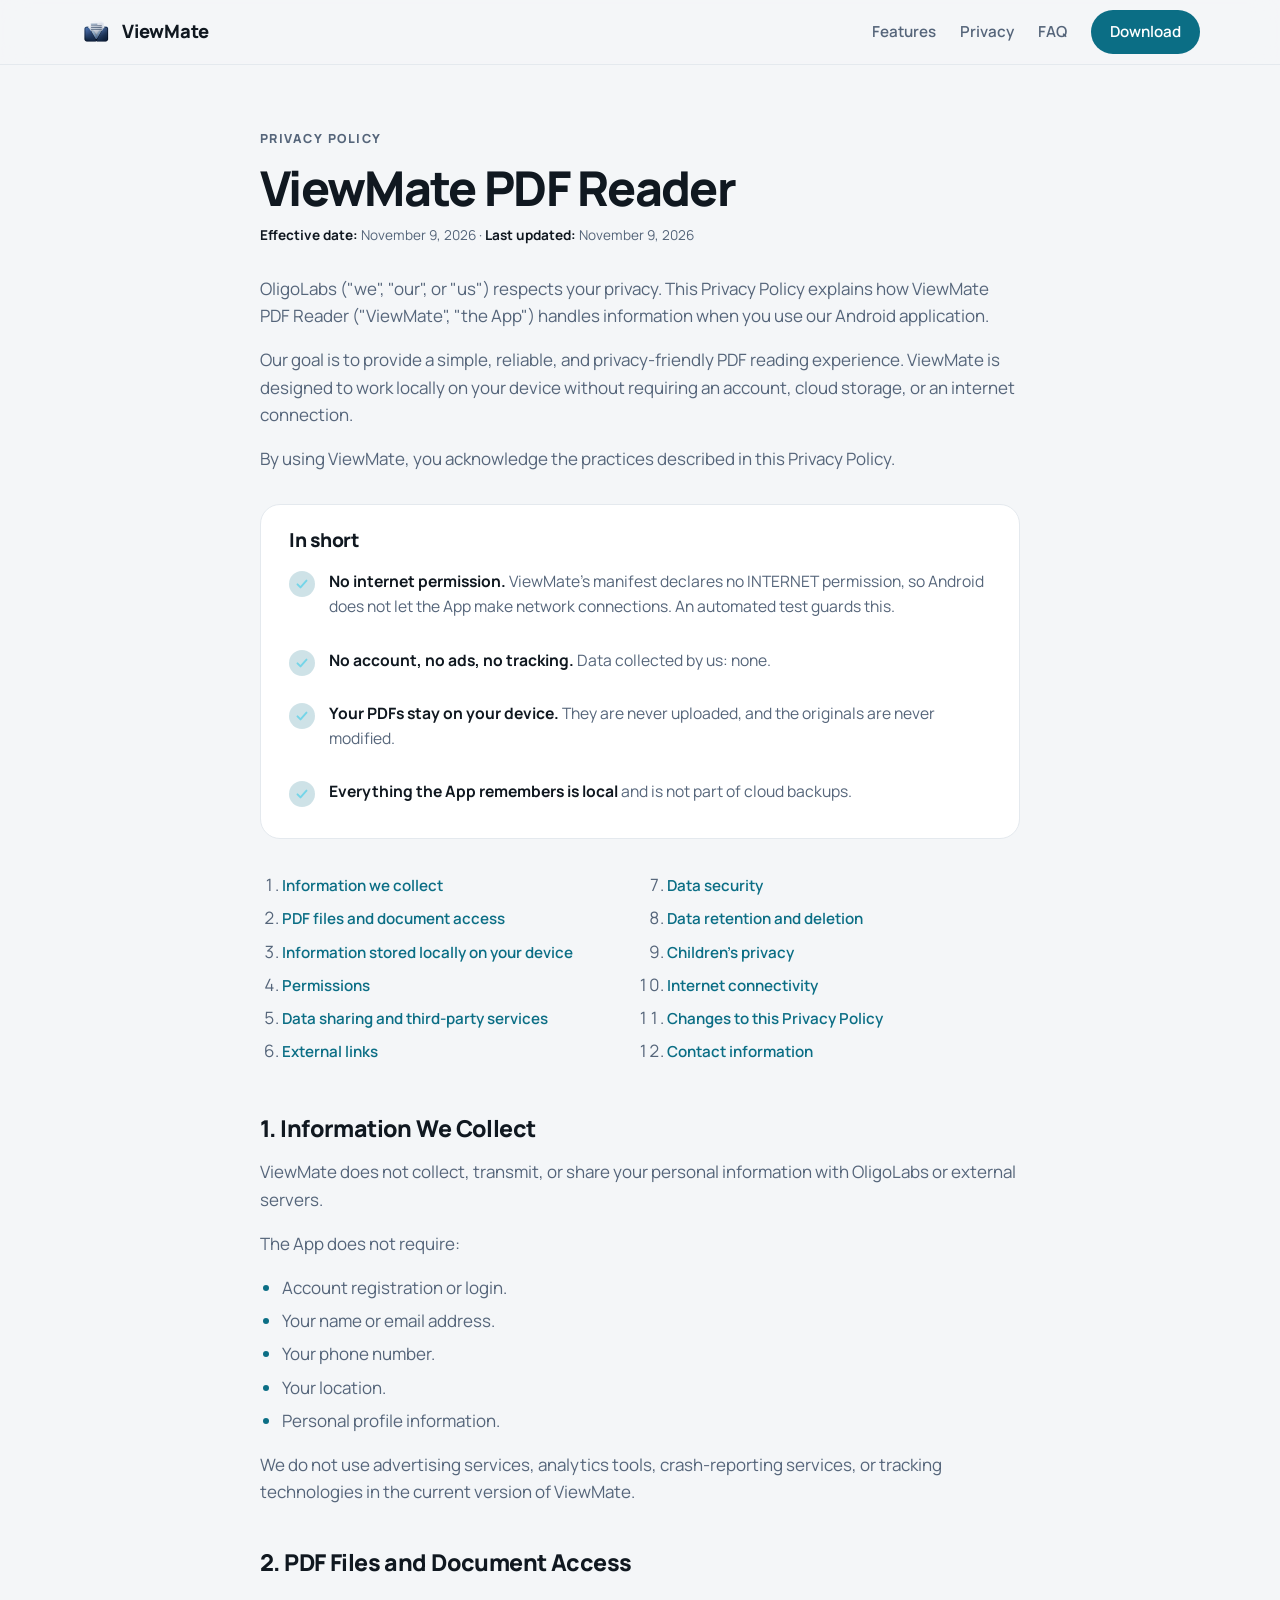
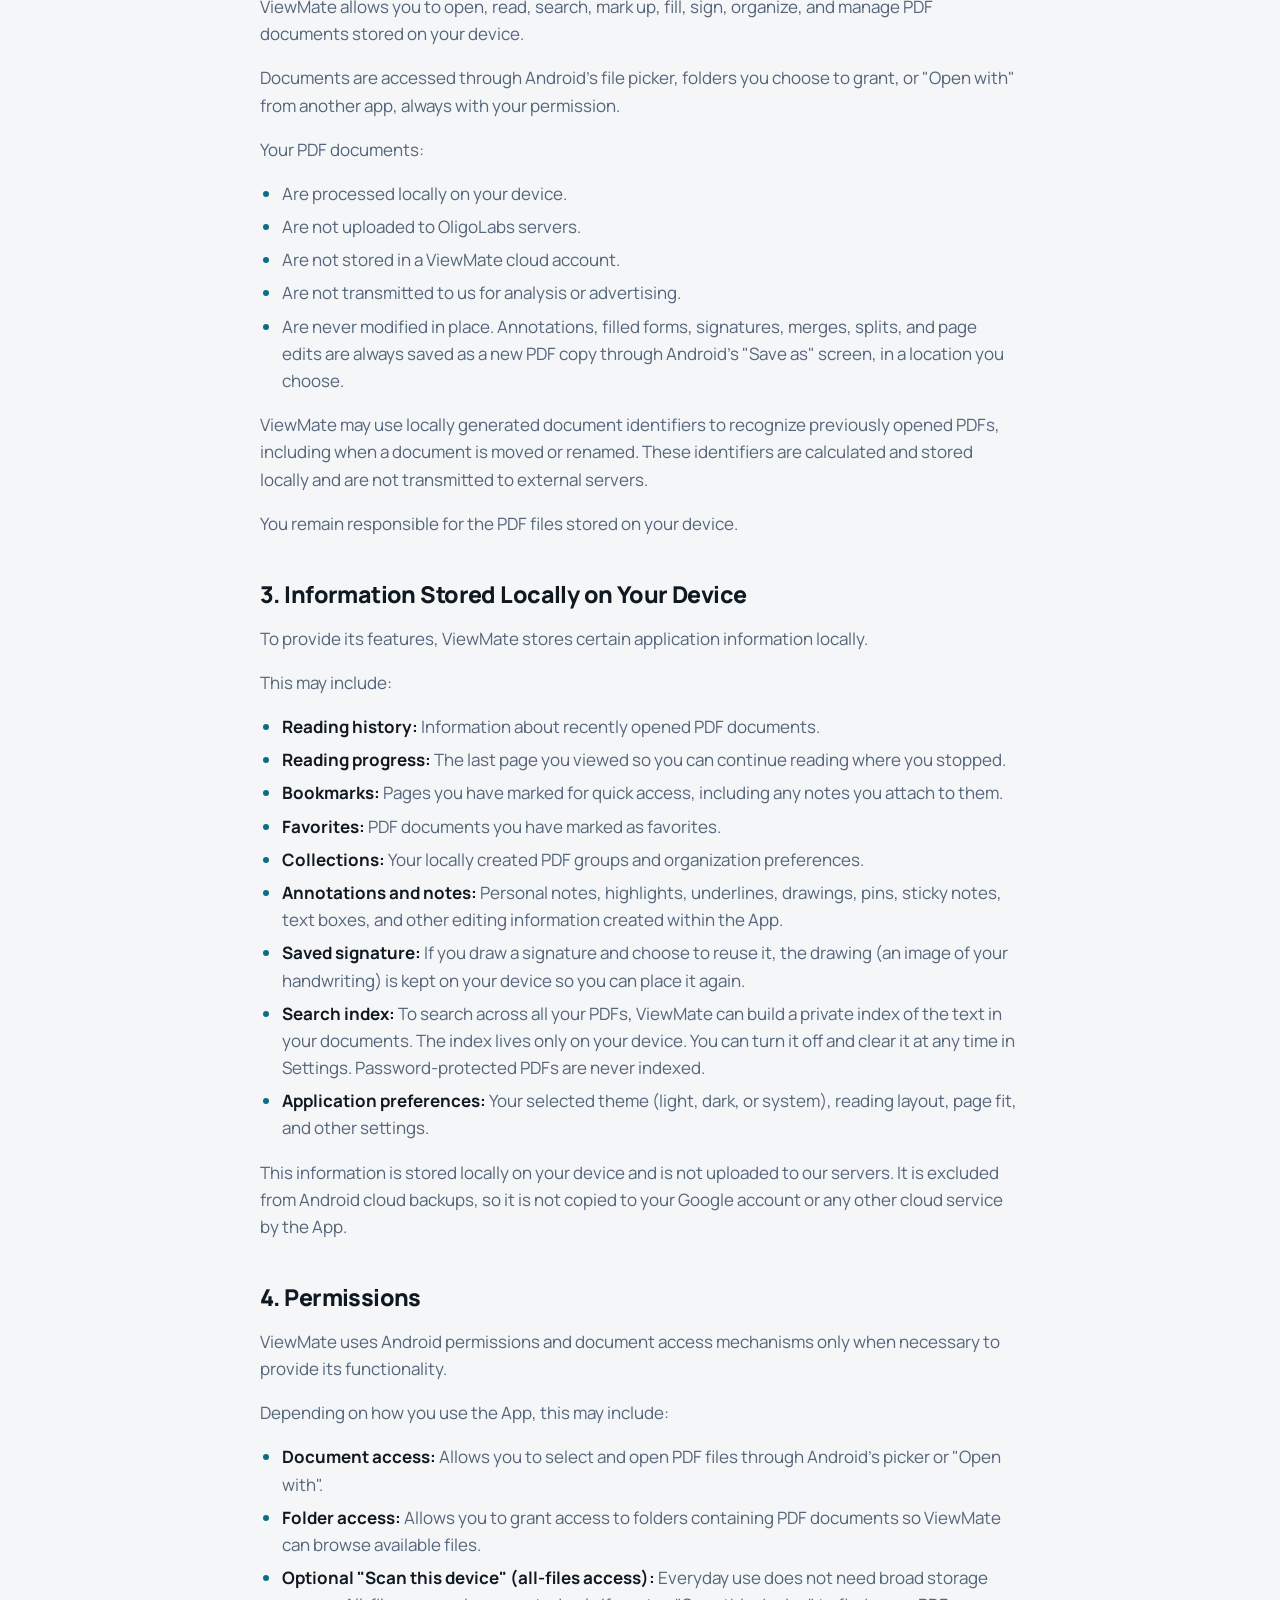
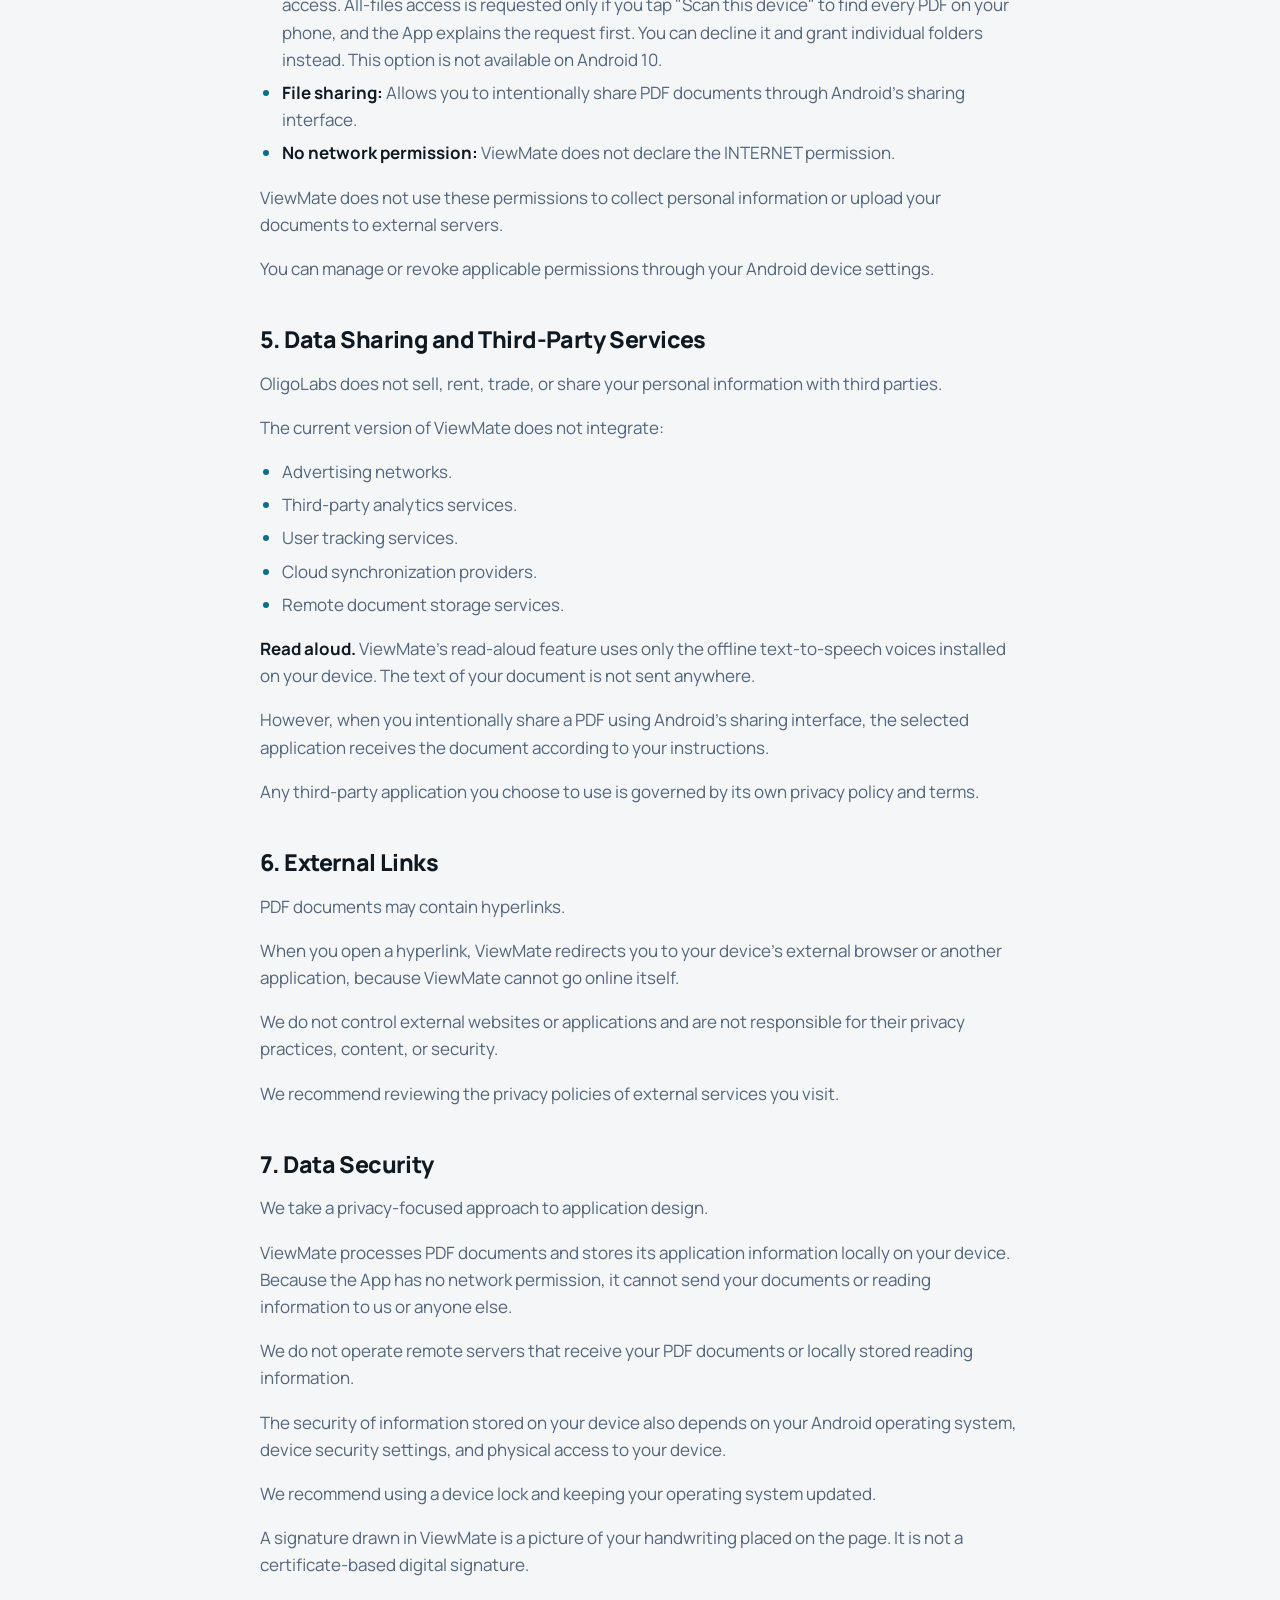
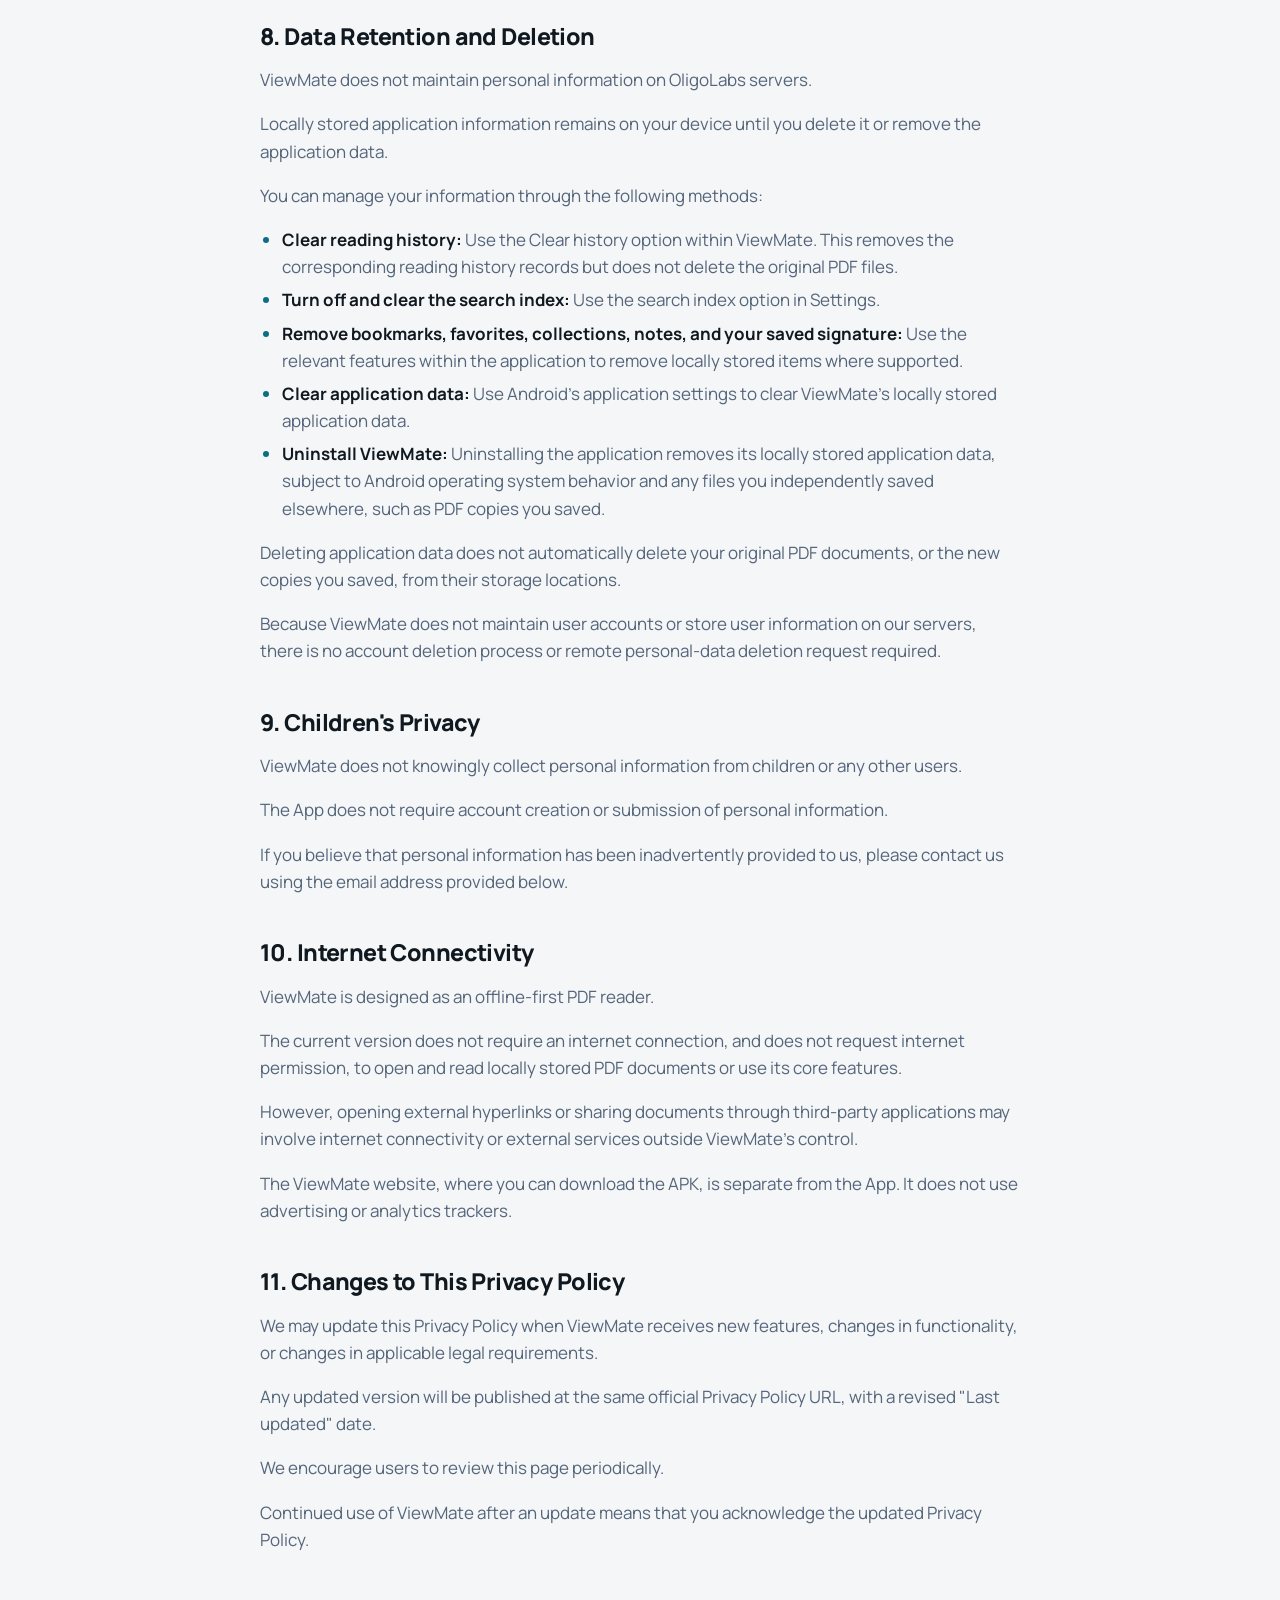
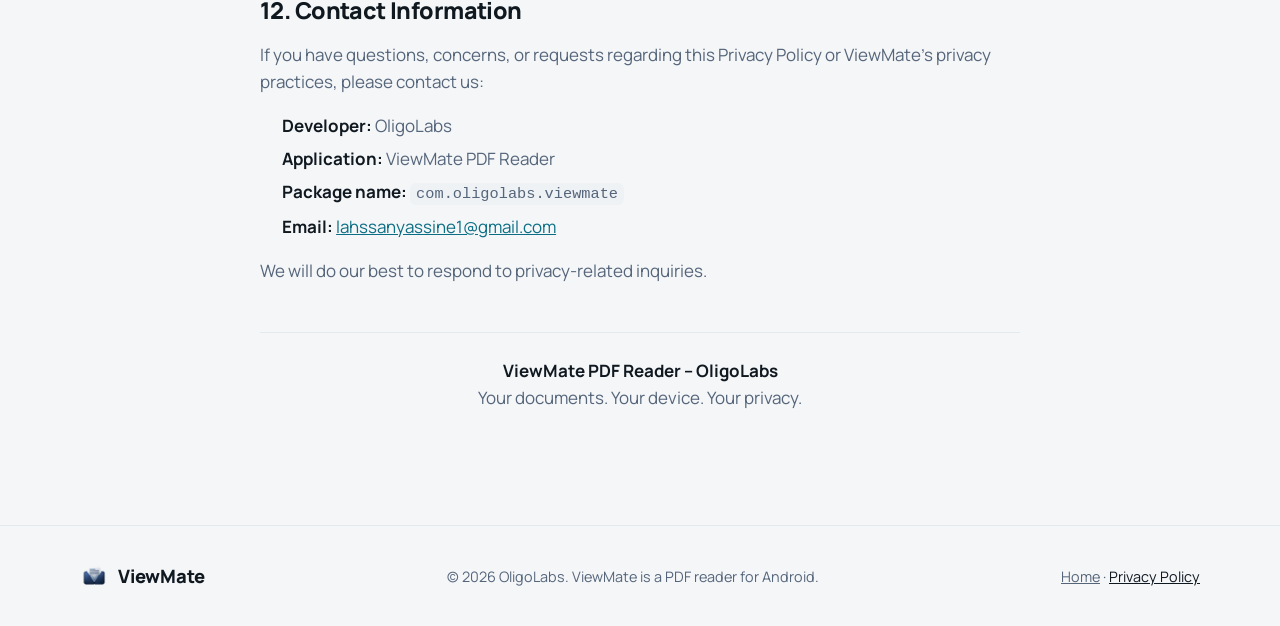
==== commit 0f0d5ba8: "Update viewport settings and enhance responsive design in HTML and CSS" ====
--- a/privacy.html
+++ b/privacy.html
@@ -2,7 +2,7 @@
 <html lang="en">
 <head>
   <meta charset="utf-8">
-  <meta name="viewport" content="width=device-width, initial-scale=1">
+  <meta name="viewport" content="width=device-width, initial-scale=1, viewport-fit=cover">
   <title>Privacy Policy | ViewMate PDF Reader</title>
   <meta name="description" content="ViewMate PDF Reader privacy policy. No account, no ads, no analytics and no internet permission: your documents stay on your device.">
   <meta name="theme-color" content="#101820">
--- a/style.css
+++ b/style.css
@@ -41,22 +41,27 @@
 }
 
 * { box-sizing: border-box; }
-html { scroll-behavior: smooth; scroll-padding-top: 76px; }
+html { scroll-behavior: smooth; scroll-padding-top: 76px; -webkit-text-size-adjust: 100%; text-size-adjust: 100%; }
 body {
   margin: 0;
   background: var(--bg);
   color: var(--text);
   font-family: "Manrope", system-ui, -apple-system, "Segoe UI", Roboto, sans-serif;
-  font-size: 17px;
+  font-size: clamp(16px, .94rem + .2vw, 17px);
   line-height: 1.6;
+  overflow-wrap: break-word;
+  overflow-x: clip;
   -webkit-font-smoothing: antialiased;
 }
 img { max-width: 100%; display: block; }
 a { color: inherit; }
-code { font-family: ui-monospace, Consolas, monospace; font-size: .9em; background: var(--surface-hi); padding: 2px 6px; border-radius: 6px; }
-
-.wrap { width: min(1120px, 100% - 32px); margin-inline: auto; }
-.narrow { width: min(760px, 100% - 32px); }
+code { overflow-wrap: anywhere; font-family: ui-monospace, Consolas, monospace; font-size: .9em; background: var(--surface-hi); padding: 2px 6px; border-radius: 6px; }
+
+.wrap {
+  --gutter: max(clamp(16px, 4vw, 32px), env(safe-area-inset-left), env(safe-area-inset-right));
+  width: min(1120px, 100% - 2 * var(--gutter)); margin-inline: auto;
+}
+.narrow { width: min(760px, 100% - 2 * var(--gutter)); }
 
 /* Nav */
 .nav {
@@ -65,10 +70,10 @@
   backdrop-filter: blur(14px);
   border-bottom: 1px solid var(--outline-soft);
 }
-.nav-in { display: flex; align-items: center; justify-content: space-between; height: 64px; }
+.nav-in { display: flex; align-items: center; justify-content: space-between; gap: 12px; height: 64px; }
 .brand { display: inline-flex; align-items: center; gap: 10px; font-weight: 800; font-size: 1.15rem; text-decoration: none; letter-spacing: -.01em; }
 .brand img { border-radius: 8px; }
-.nav nav { display: flex; align-items: center; gap: 24px; }
+.nav nav { display: flex; align-items: center; gap: clamp(14px, 3vw, 24px); }
 .nav nav a { text-decoration: none; color: var(--muted); font-weight: 600; font-size: .95rem; }
 .nav nav a:hover { color: var(--text); }
 .nav nav a.btn { color: var(--btn-text); }
@@ -78,31 +83,31 @@
   display: inline-flex; align-items: center; gap: 10px;
   background: var(--btn-bg); color: var(--btn-text);
   font: inherit; font-weight: 700;
-  padding: 14px 24px; border-radius: 999px;
+  padding: 14px 24px; min-height: 48px; border-radius: 999px;
   text-decoration: none; border: 1.5px solid transparent;
   transition: transform .15s ease, box-shadow .15s ease;
   box-shadow: 0 8px 24px color-mix(in srgb, var(--btn-bg) 35%, transparent);
 }
-.btn:hover { transform: translateY(-2px); }
+@media (hover: hover) { .btn:hover { transform: translateY(-2px); } }
 .btn:focus-visible, summary:focus-visible, .nav a:focus-visible { outline: 3px solid var(--accent-2); outline-offset: 3px; }
-.btn-sm { padding: 8px 18px; font-size: .92rem; box-shadow: none; }
+.btn-sm { padding: 8px 18px; min-height: 44px; font-size: .92rem; box-shadow: none; }
 .btn-ghost { background: transparent; color: var(--text); border-color: var(--outline); box-shadow: none; }
 .btn-ghost:hover { border-color: var(--accent); }
 
 /* Hero */
-.hero { position: relative; overflow: hidden; padding: 72px 0 56px; }
+.hero { position: relative; overflow: hidden; padding: clamp(32px, 7vw, 72px) 0 clamp(36px, 5vw, 56px); }
 .hero::before {
   content: ""; position: absolute; inset: -20% -10% auto auto; width: 70%; height: 90%;
   background: radial-gradient(closest-side, color-mix(in srgb, var(--accent-2) 22%, transparent), transparent);
   pointer-events: none;
 }
-.hero-in { position: relative; display: grid; grid-template-columns: 1.1fr .9fr; gap: 48px; align-items: center; }
+.hero-in { position: relative; display: grid; grid-template-columns: 1.1fr .9fr; gap: clamp(28px, 5vw, 48px); align-items: center; }
 .eyebrow { margin: 0 0 14px; color: var(--accent); font-weight: 800; letter-spacing: .12em; text-transform: uppercase; font-size: .78rem; }
-h1 { font-size: clamp(2.5rem, 5.6vw, 4.2rem); line-height: 1.05; letter-spacing: -.035em; margin: 0 0 20px; font-weight: 800; }
+h1 { font-size: clamp(2.1rem, 8.5vw, 4.2rem); line-height: 1.05; letter-spacing: -.035em; margin: 0 0 20px; font-weight: 800; }
 .grad { background: linear-gradient(100deg, var(--accent), var(--accent-2)); -webkit-background-clip: text; background-clip: text; color: transparent; }
 h2 { font-size: clamp(1.8rem, 3.4vw, 2.6rem); line-height: 1.15; letter-spacing: -.025em; margin: 0 0 14px; font-weight: 800; }
 h3 { margin: 16px 0 10px; font-size: 1.15rem; letter-spacing: -.01em; }
-.lede { font-size: 1.2rem; color: var(--muted); max-width: 34em; margin: 0 0 28px; }
+.lede { font-size: clamp(1.05rem, 1rem + .4vw, 1.2rem); color: var(--muted); max-width: 34em; margin: 0 0 28px; }
 .cta { display: flex; flex-wrap: wrap; gap: 12px; }
 .chips { list-style: none; padding: 0; margin: 28px 0 14px; display: flex; flex-wrap: wrap; gap: 8px; }
 .chips li { font-size: .85rem; font-weight: 600; padding: 6px 14px; border-radius: 999px; background: var(--surface); border: 1px solid var(--outline-soft); color: var(--muted); }
@@ -160,19 +165,19 @@
 
 /* Strip */
 .strip { border-block: 1px solid var(--outline-soft); background: var(--surface); }
-.strip-in { display: grid; grid-template-columns: repeat(4, 1fr); gap: 16px; padding: 28px 0; text-align: center; }
-.strip strong { display: block; font-size: 1.9rem; letter-spacing: -.02em; color: var(--accent); line-height: 1.2; }
+.strip-in { display: grid; grid-template-columns: repeat(4, 1fr); gap: 20px 16px; padding: 28px 0; text-align: center; }
+.strip strong { display: block; font-size: clamp(1.5rem, 4vw, 1.9rem); letter-spacing: -.02em; color: var(--accent); line-height: 1.2; }
 .strip span { color: var(--muted); font-size: .9rem; font-weight: 600; }
 
 /* Sections */
-.section { padding: 96px 0; }
-.head { text-align: center; max-width: 640px; margin: 0 auto 52px; }
+.section { padding: clamp(56px, 9vw, 96px) 0; }
+.head { text-align: center; max-width: 640px; margin: 0 auto clamp(32px, 5vw, 52px); }
 .sub { color: var(--muted); font-size: 1.08rem; margin: 0 0 24px; }
 .head .sub { margin: 0; }
 
 .grid { display: grid; grid-template-columns: repeat(3, 1fr); gap: 20px; }
-.card { background: var(--surface); border: 1px solid var(--outline-soft); border-radius: var(--radius); padding: 28px; transition: border-color .2s, transform .2s; }
-.card:hover { border-color: var(--accent); transform: translateY(-3px); }
+.card { background: var(--surface); border: 1px solid var(--outline-soft); border-radius: var(--radius); padding: clamp(20px, 3vw, 28px); transition: border-color .2s, transform .2s; }
+@media (hover: hover) { .card:hover { border-color: var(--accent); transform: translateY(-3px); } }
 .card ul { margin: 0; padding-left: 1.1em; color: var(--muted); font-size: .96rem; }
 .card li { margin-bottom: 6px; }
 .card li::marker { color: var(--accent); }
@@ -184,7 +189,7 @@
 
 /* Privacy */
 .privacy { background: var(--surface); border-block: 1px solid var(--outline-soft); }
-.privacy-in { display: grid; grid-template-columns: 1fr 1.1fr; gap: 56px; align-items: start; }
+.privacy-in { display: grid; grid-template-columns: 1fr 1.1fr; gap: clamp(32px, 5vw, 56px); align-items: start; }
 .checks { list-style: none; margin: 0; padding: 0; display: grid; gap: 14px; }
 .checks li { position: relative; padding: 4px 0 4px 40px; color: var(--muted); font-size: .98rem; }
 .checks li b { color: var(--text); }
@@ -195,7 +200,7 @@
 }
 
 /* Privacy policy page */
-.policy { padding-top: 64px; }
+.policy { padding-top: clamp(36px, 6vw, 64px); }
 .policy-head { margin-bottom: 28px; }
 .policy h1 { font-size: clamp(2rem, 4.4vw, 3rem); margin-bottom: 12px; }
 .policy h2 { font-size: 1.45rem; margin: 44px 0 12px; scroll-margin-top: 80px; }
@@ -206,7 +211,7 @@
 .policy li { margin-bottom: 6px; }
 .policy a { color: var(--accent); }
 .policy .plain { list-style: none; padding-left: 0; }
-.summary { background: var(--surface); border: 1px solid var(--outline-soft); border-radius: var(--radius); padding: 24px 28px; margin: 32px 0; }
+.summary { background: var(--surface); border: 1px solid var(--outline-soft); border-radius: var(--radius); padding: clamp(18px, 3vw, 24px) clamp(18px, 3vw, 28px); margin: 32px 0; }
 .summary h2 { margin: 0 0 14px; font-size: 1.2rem; }
 .toc { margin: 0 0 8px; }
 .toc ol { columns: 2; column-gap: 32px; margin: 0; }
@@ -219,12 +224,12 @@
 
 /* Download */
 .dl {
-  display: flex; align-items: center; gap: 36px;
+  display: flex; align-items: center; gap: clamp(20px, 4vw, 36px);
   background: linear-gradient(135deg, var(--surface), var(--surface-hi));
-  border: 1px solid var(--outline); border-radius: 28px; padding: 40px;
+  border: 1px solid var(--outline); border-radius: clamp(20px, 3vw, 28px); padding: clamp(24px, 4vw, 40px);
   box-shadow: var(--shadow);
 }
-.dl-icon { border-radius: 26px; flex: none; }
+.dl-icon { border-radius: 26px; flex: none; width: clamp(80px, 14vw, 112px); height: auto; }
 .dl h2 { margin-bottom: 8px; }
 .dl p { margin: 0 0 20px; color: var(--muted); }
 .dl .fine { margin: 14px 0 0; }
@@ -237,35 +242,59 @@
 
 /* FAQ */
 details { border-bottom: 1px solid var(--outline-soft); padding: 4px 0; }
-summary { cursor: pointer; list-style: none; padding: 18px 40px 18px 0; font-weight: 700; position: relative; }
+summary { cursor: pointer; list-style: none; padding: 18px 40px 18px 0; min-height: 48px; font-weight: 700; position: relative; }
 summary::-webkit-details-marker { display: none; }
 summary::after { content: "+"; position: absolute; right: 6px; top: 50%; translate: 0 -50%; font-size: 1.6rem; font-weight: 400; color: var(--accent); transition: rotate .2s; }
 details[open] summary::after { rotate: 45deg; }
 details p { margin: 0 0 18px; color: var(--muted); }
 
 /* Footer */
-.foot { border-top: 1px solid var(--outline-soft); padding: 36px 0; }
+.foot { border-top: 1px solid var(--outline-soft); padding: 36px 0 calc(36px + env(safe-area-inset-bottom)); }
 .foot-in { display: flex; flex-wrap: wrap; align-items: center; justify-content: space-between; gap: 12px 28px; }
 .foot p { margin: 0; color: var(--muted); font-size: .9rem; }
 
 /* Responsive */
+@media (max-width: 1024px) {
+  .grid { grid-template-columns: repeat(2, 1fr); }
+}
 @media (max-width: 920px) {
   .hero-in, .privacy-in { grid-template-columns: 1fr; }
-  .hero { padding-top: 40px; }
+  .hero-copy { text-align: center; }
+  .hero-copy .lede { margin-inline: auto; }
+  .cta, .chips { justify-content: center; }
   .stage { order: -1; margin-bottom: 8px; }
   .phone { width: min(250px, 62vw); }
   .f1 { left: 2%; } .f2 { right: 2%; }
-  .grid { grid-template-columns: repeat(2, 1fr); }
   .steps { grid-template-columns: 1fr; }
+  .privacy-in .cta { justify-content: flex-start; }
+}
+@media (max-width: 760px) {
+  .strip-in { grid-template-columns: repeat(2, 1fr); }
+  .dl { flex-direction: column; align-items: flex-start; }
+  .dl .btn { width: 100%; justify-content: center; }
+  .dl-copy { width: 100%; }
 }
 @media (max-width: 620px) {
-  body { font-size: 16px; }
   .nav nav a:not(.btn) { display: none; }
+  .nav-in { height: 58px; }
+  html { scroll-padding-top: 66px; }
   .grid { grid-template-columns: 1fr; }
-  .strip-in { grid-template-columns: repeat(2, 1fr); }
-  .section { padding: 64px 0; }
-  .dl { flex-direction: column; align-items: flex-start; padding: 28px; gap: 20px; }
   .cta .btn { flex: 1 1 auto; justify-content: center; }
+  .privacy-in .cta { justify-content: stretch; }
+  .head { text-align: left; }
+  .foot-in { flex-direction: column; align-items: flex-start; }
+}
+@media (max-width: 400px) {
+  .phone { width: min(220px, 64vw); border-radius: 32px; padding: 8px; }
+  .screen { border-radius: 25px; }
+  .float { font-size: .74rem; padding: 7px 10px; }
+  .f1 { left: 0; top: 16%; } .f2 { right: 0; bottom: 14%; }
+  .chips li { font-size: .8rem; padding: 5px 12px; }
+  .steps li > span { width: 30px; height: 30px; }
+}
+@media (max-height: 480px) and (orientation: landscape) {
+  .nav { position: static; }
+  .hero { padding-top: 24px; }
 }
 @media (prefers-reduced-motion: reduce) {
   html { scroll-behavior: auto; }
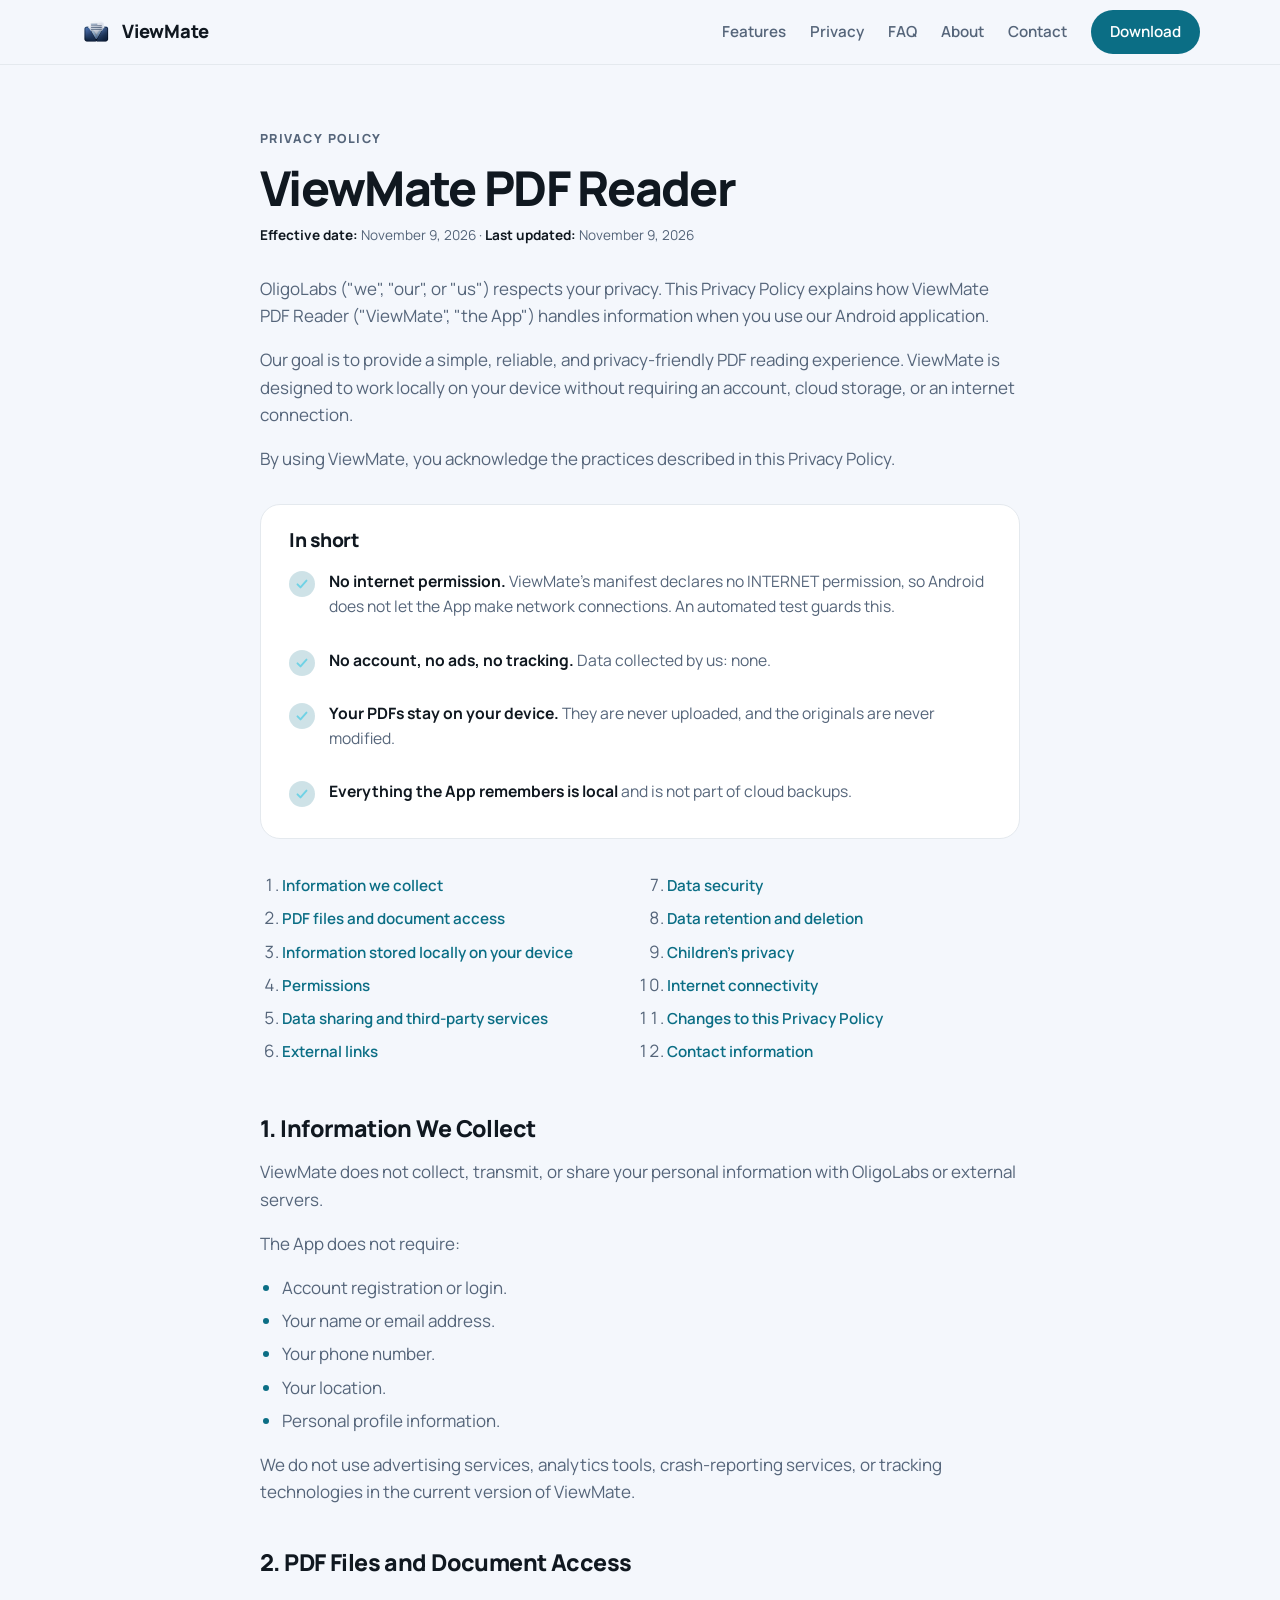
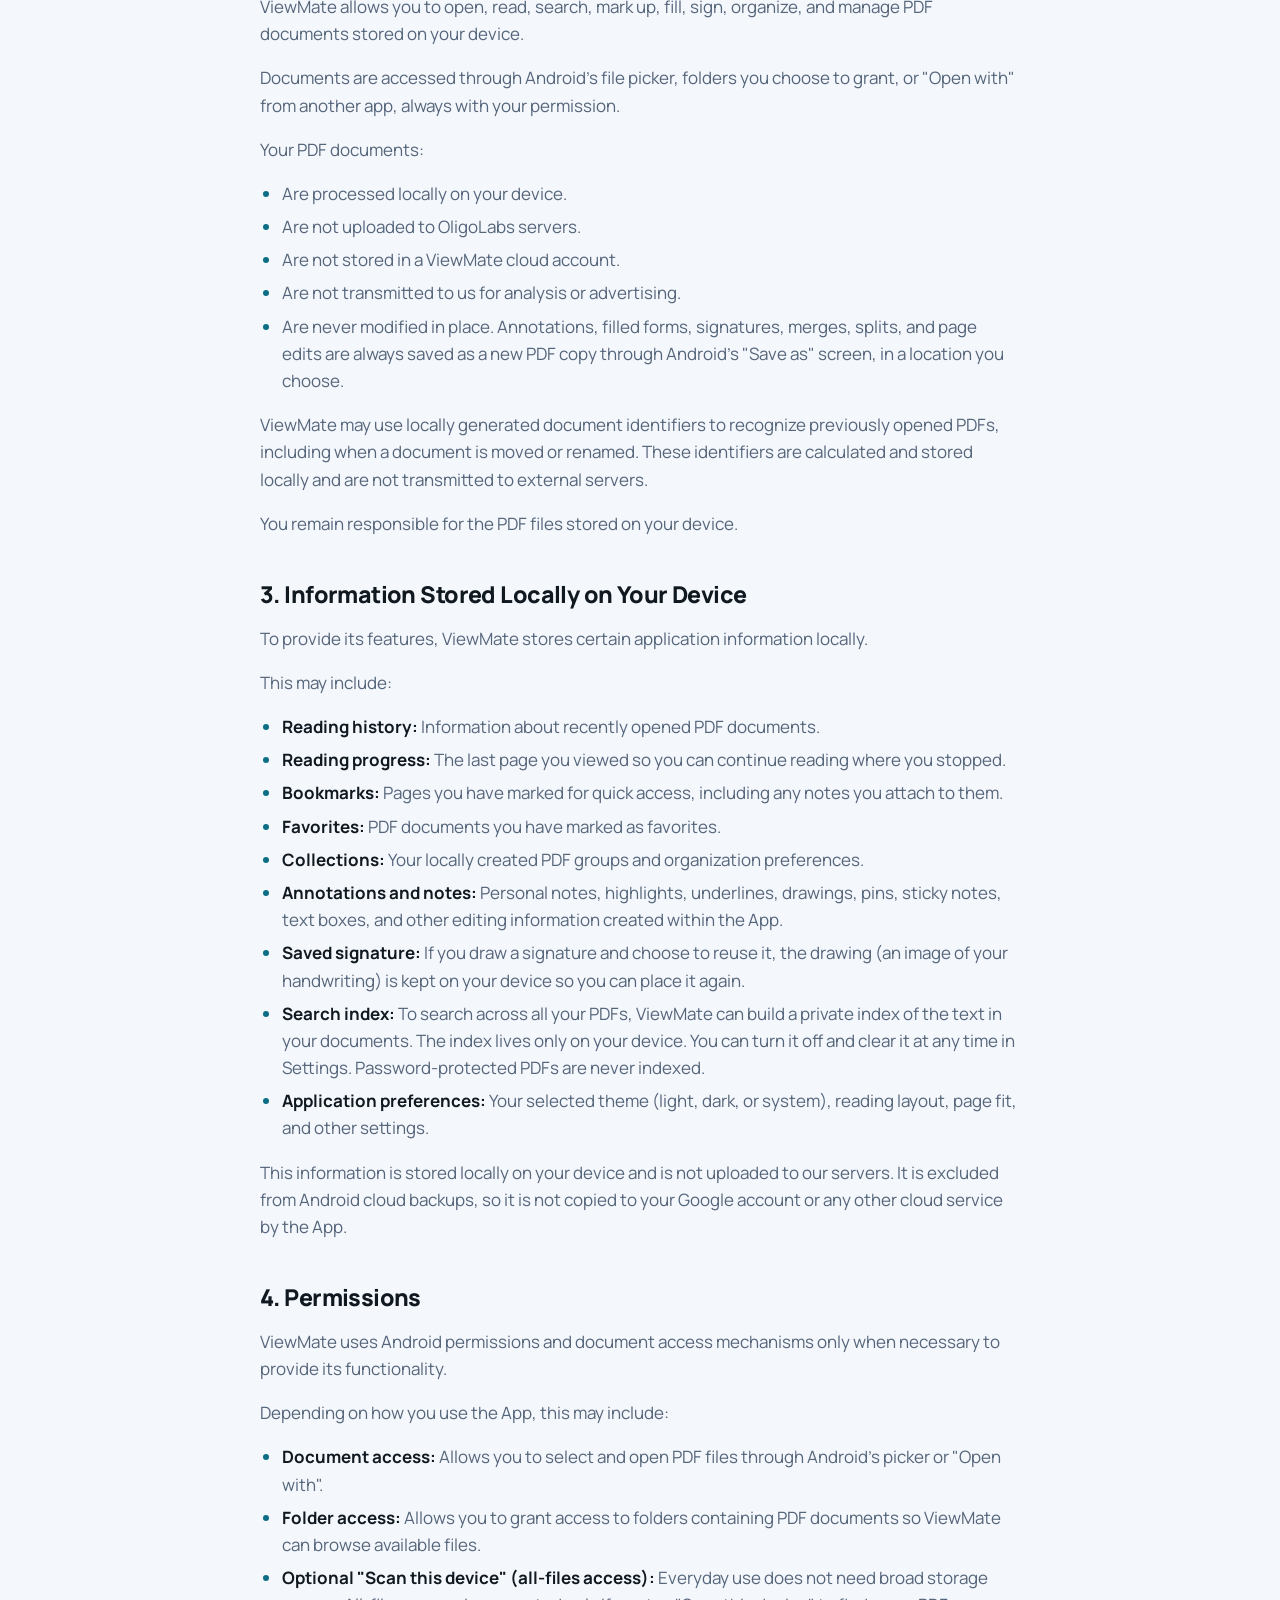
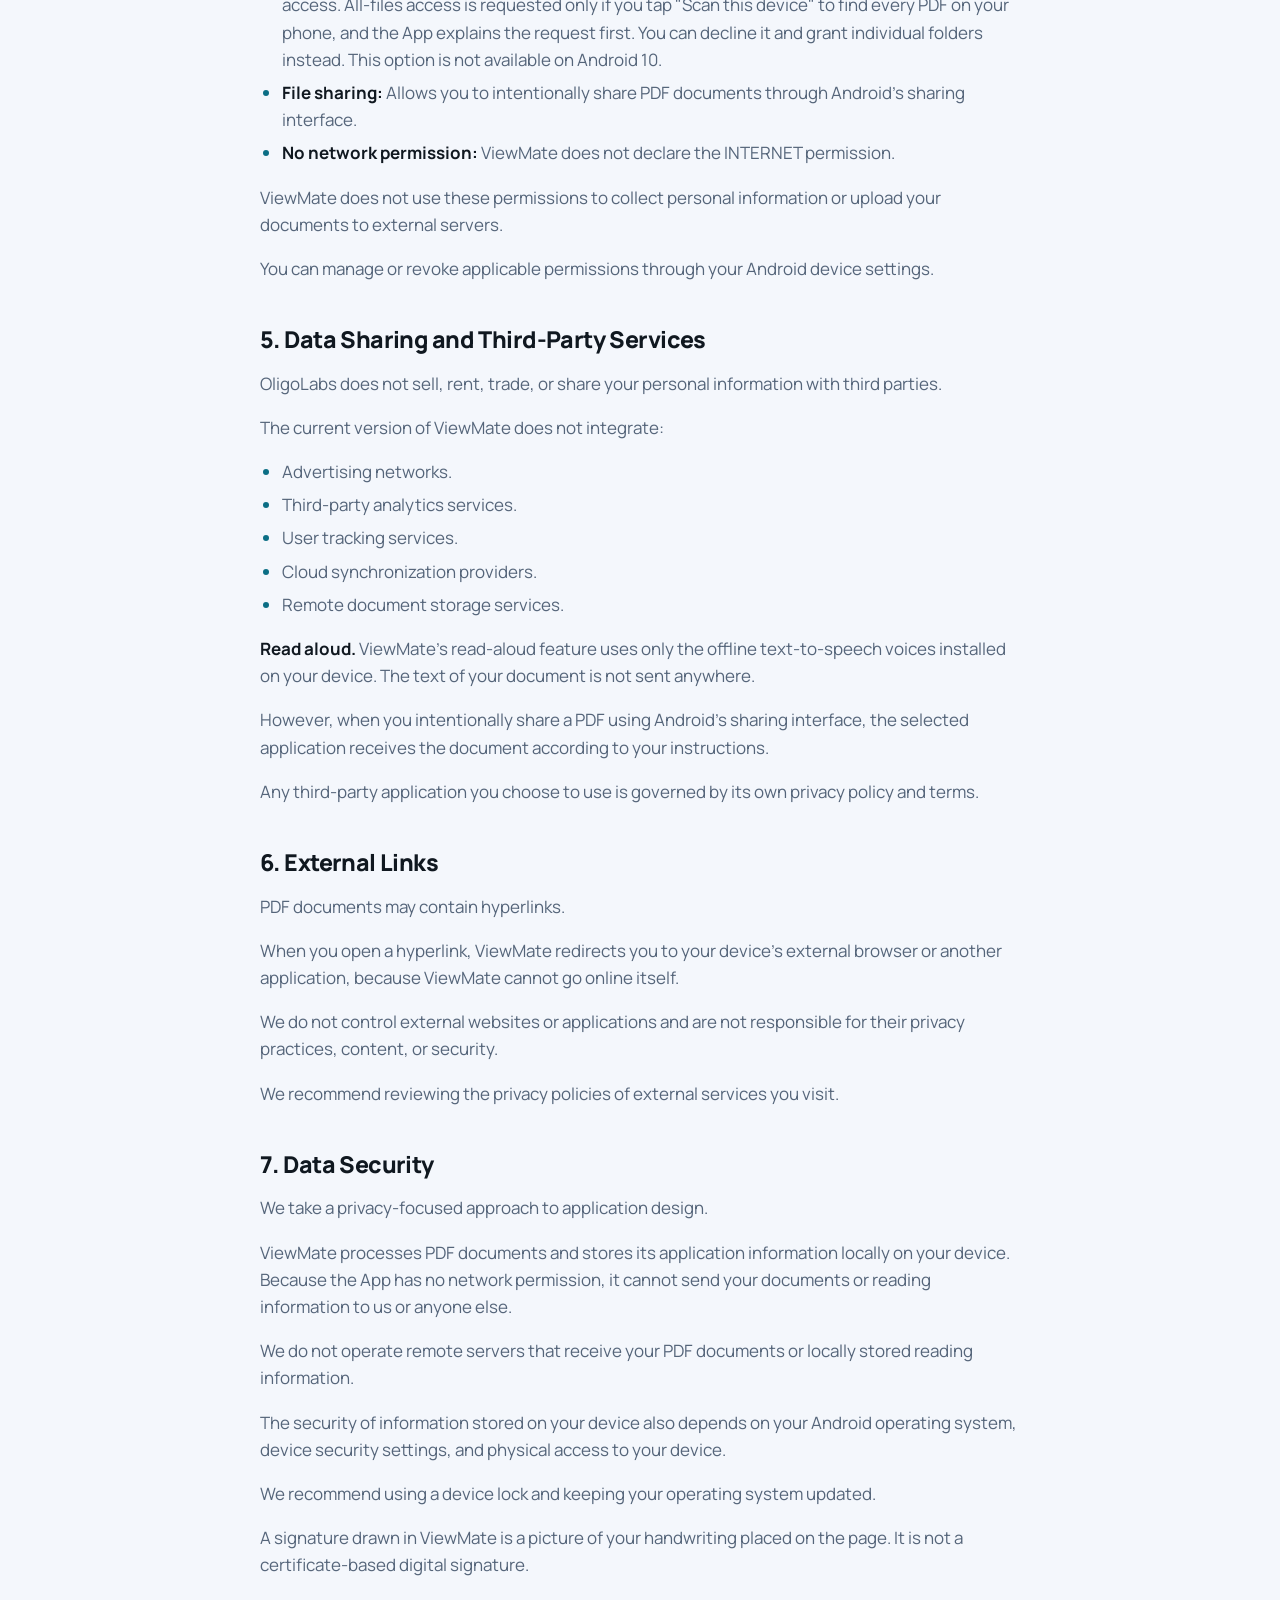
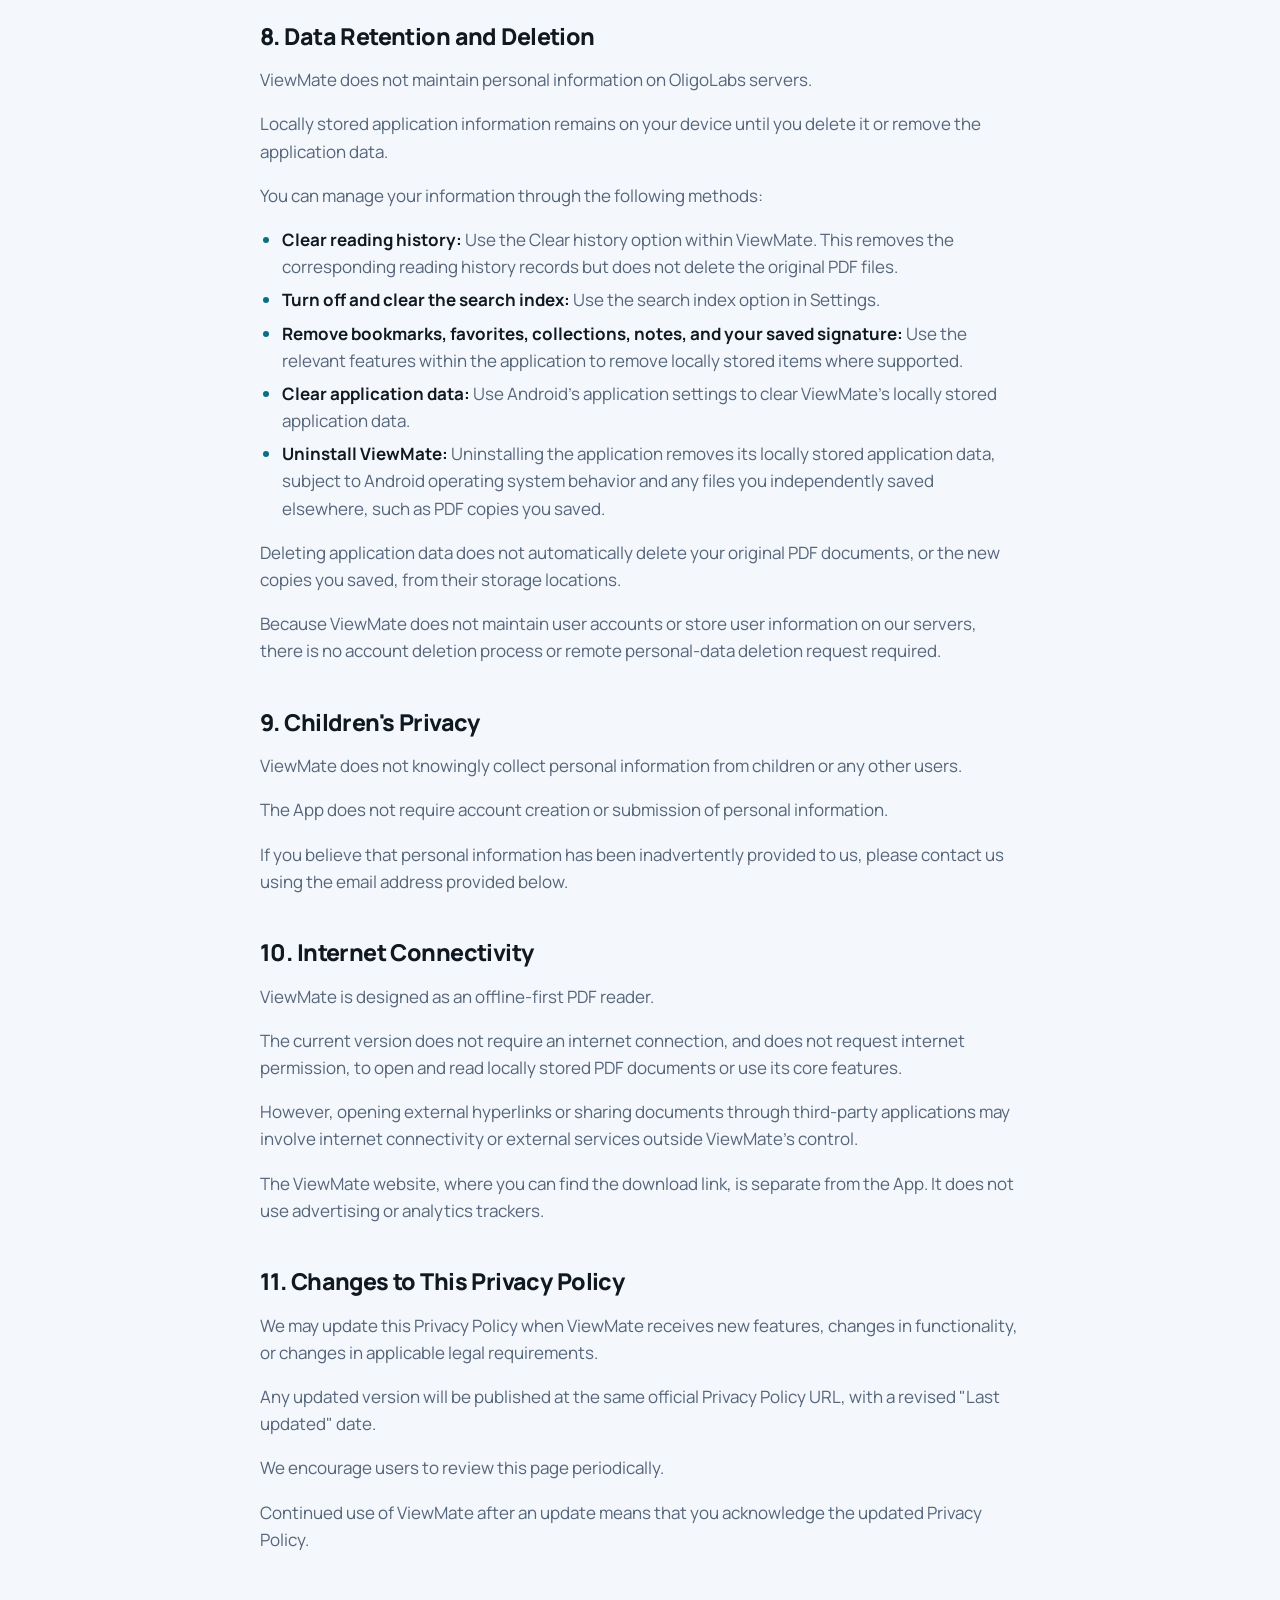
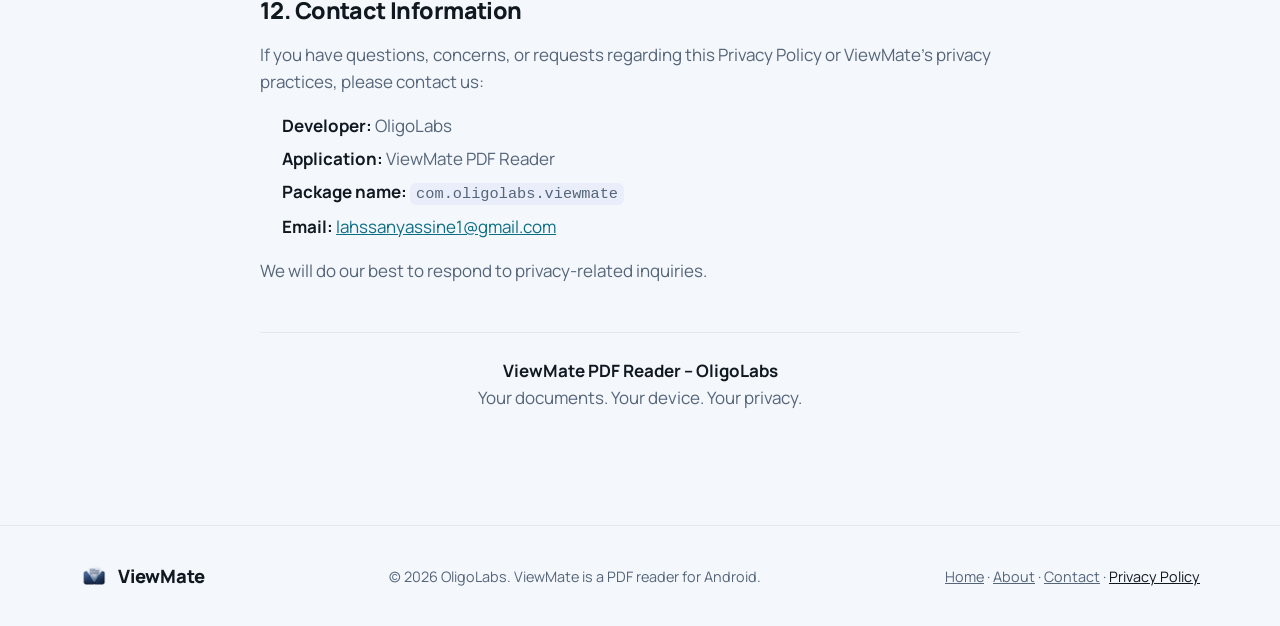
==== commit b7d5e72c: "Add About and Contact pages, update navigation and download links for improved user experience" ====
--- a/privacy.html
+++ b/privacy.html
@@ -23,6 +23,8 @@
       <a href="index.html#features">Features</a>
       <a href="index.html#privacy">Privacy</a>
       <a href="index.html#faq">FAQ</a>
+      <a href="about.html">About</a>
+      <a href="contact.html">Contact</a>
       <a class="btn btn-sm" href="index.html#download">Download</a>
     </nav>
   </div>
@@ -175,7 +177,7 @@
       <p>ViewMate is designed as an offline-first PDF reader.</p>
       <p>The current version does not require an internet connection, and does not request internet permission, to open and read locally stored PDF documents or use its core features.</p>
       <p>However, opening external hyperlinks or sharing documents through third-party applications may involve internet connectivity or external services outside ViewMate's control.</p>
-      <p>The ViewMate website, where you can download the APK, is separate from the App. It does not use advertising or analytics trackers.</p>
+      <p>The ViewMate website, where you can find the download link, is separate from the App. It does not use advertising or analytics trackers.</p>
 
       <h2 id="changes">11. Changes to This Privacy Policy</h2>
       <p>We may update this Privacy Policy when ViewMate receives new features, changes in functionality, or changes in applicable legal requirements.</p>
@@ -203,7 +205,7 @@
   <div class="wrap foot-in">
     <a class="brand" href="index.html"><img src="assets/icon-64.png" width="28" height="28" alt=""><span>ViewMate</span></a>
     <p>&copy; 2026 OligoLabs. ViewMate is a PDF reader for Android.</p>
-    <p class="fine"><a href="index.html">Home</a> &middot; <a href="privacy.html" aria-current="page">Privacy Policy</a></p>
+    <p class="fine"><a href="index.html">Home</a> &middot; <a href="about.html">About</a> &middot; <a href="contact.html">Contact</a> &middot; <a href="privacy.html" aria-current="page">Privacy Policy</a></p>
   </div>
 </footer>
 
--- a/style.css
+++ b/style.css
@@ -7,16 +7,18 @@
 
 :root {
   --bg: #101820;
-  --surface: #19242e;
-  --surface-hi: #223140;
-  --text: #f4f7fa;
-  --muted: #a5b2bf;
-  --outline: #34424f;
-  --outline-soft: #263341;
-  --accent: #75d5e8;
-  --accent-2: #8b9dff;
+  --surface: #182430;
+  --surface-hi: #20324a;
+  --text: #f4f7fc;
+  --muted: #a9b6c6;
+  --outline: #34445a;
+  --outline-soft: #26364a;
+  --accent: #70d2e5;      /* Bright Cyan: buttons, highlights */
+  --accent-2: #8b7cff;    /* Electric Violet: new accent */
+  --blue: #0879f9;        /* Electric Blue: gradients, graphics */
+  --blue-text: #4da0ff;   /* Electric Blue, lifted for text on navy */
   --on-accent: #053b49;
-  --btn-bg: #75d5e8;
+  --btn-bg: #70d2e5;
   --btn-text: #06303b;
   --shadow: 0 30px 80px rgba(0, 0, 0, .45);
   --radius: 20px;
@@ -24,15 +26,17 @@
 
 @media (prefers-color-scheme: light) {
   :root {
-    --bg: #f4f6f8;
+    --bg: #f4f7fc;
     --surface: #ffffff;
-    --surface-hi: #eef2f5;
+    --surface-hi: #e9eefa;
     --text: #101820;
     --muted: #55657a;
     --outline: #d5dce3;
     --outline-soft: #e4e9ee;
     --accent: #0b6e85;
-    --accent-2: #4b5bd1;
+    --accent-2: #5b49d6;
+    --blue: #0879f9;
+    --blue-text: #0766d1;
     --on-accent: #053b49;
     --btn-bg: #0b6e85;
     --btn-text: #ffffff;
@@ -98,13 +102,18 @@
 .hero { position: relative; overflow: hidden; padding: clamp(32px, 7vw, 72px) 0 clamp(36px, 5vw, 56px); }
 .hero::before {
   content: ""; position: absolute; inset: -20% -10% auto auto; width: 70%; height: 90%;
-  background: radial-gradient(closest-side, color-mix(in srgb, var(--accent-2) 22%, transparent), transparent);
+  background: radial-gradient(closest-side, color-mix(in srgb, var(--accent-2) 24%, transparent), transparent);
+  pointer-events: none;
+}
+.hero::after {
+  content: ""; position: absolute; inset: auto auto -30% -15%; width: 60%; height: 80%;
+  background: radial-gradient(closest-side, color-mix(in srgb, var(--blue) 20%, transparent), transparent);
   pointer-events: none;
 }
 .hero-in { position: relative; display: grid; grid-template-columns: 1.1fr .9fr; gap: clamp(28px, 5vw, 48px); align-items: center; }
 .eyebrow { margin: 0 0 14px; color: var(--accent); font-weight: 800; letter-spacing: .12em; text-transform: uppercase; font-size: .78rem; }
 h1 { font-size: clamp(2.1rem, 8.5vw, 4.2rem); line-height: 1.05; letter-spacing: -.035em; margin: 0 0 20px; font-weight: 800; }
-.grad { background: linear-gradient(100deg, var(--accent), var(--accent-2)); -webkit-background-clip: text; background-clip: text; color: transparent; }
+.grad { background: linear-gradient(100deg, var(--accent) 0%, var(--blue-text) 50%, var(--accent-2) 100%); -webkit-background-clip: text; background-clip: text; color: transparent; }
 h2 { font-size: clamp(1.8rem, 3.4vw, 2.6rem); line-height: 1.15; letter-spacing: -.025em; margin: 0 0 14px; font-weight: 800; }
 h3 { margin: 16px 0 10px; font-size: 1.15rem; letter-spacing: -.01em; }
 .lede { font-size: clamp(1.05rem, 1rem + .4vw, 1.2rem); color: var(--muted); max-width: 34em; margin: 0 0 28px; }
@@ -113,60 +122,37 @@
 .chips li { font-size: .85rem; font-weight: 600; padding: 6px 14px; border-radius: 999px; background: var(--surface); border: 1px solid var(--outline-soft); color: var(--muted); }
 .fine { font-size: .85rem; color: var(--muted); margin: 0; }
 
-/* Phone mockup */
+/* Phone with app screens */
 .stage { position: relative; display: grid; place-items: center; padding: 20px 0; }
-.glow { position: absolute; width: 80%; aspect-ratio: 1; border-radius: 50%; background: radial-gradient(closest-side, color-mix(in srgb, var(--accent) 35%, transparent), transparent); filter: blur(30px); }
+.glow { position: absolute; width: 85%; aspect-ratio: 1; border-radius: 50%; background: radial-gradient(closest-side, color-mix(in srgb, var(--blue) 42%, transparent), color-mix(in srgb, var(--accent-2) 14%, transparent) 70%, transparent); filter: blur(30px); }
 .phone {
-  position: relative; width: min(290px, 70vw); aspect-ratio: 9 / 18.5;
-  background: #0a0f14; border-radius: 38px; padding: 9px;
-  box-shadow: var(--shadow), inset 0 0 0 2px #2b3946;
-  transform: rotate(3deg);
-}
-.screen { position: relative; height: 100%; border-radius: 30px; overflow: hidden; background: #dde3e8; display: flex; flex-direction: column; }
-.screen::before { content: ""; position: absolute; top: 9px; left: 50%; translate: -50% 0; width: 22px; height: 22px; border-radius: 50%; background: #0a0f14; z-index: 3; }
-.appbar { background: #101820; color: #f4f7fa; padding: 40px 14px 12px; display: flex; align-items: center; gap: 10px; font-size: .72rem; font-weight: 700; }
-.ab-back { width: 10px; height: 10px; border-left: 2px solid #a5b2bf; border-bottom: 2px solid #a5b2bf; rotate: 45deg; margin-left: 4px; }
-.ab-title { flex: 1; white-space: nowrap; overflow: hidden; text-overflow: ellipsis; }
-.ab-icons { display: flex; gap: 6px; }
-.ab-icons i { width: 13px; height: 13px; border-radius: 4px; background: #75d5e8; opacity: .85; }
-.ab-icons i:nth-child(2) { background: #8b9dff; }
-.ab-icons i:nth-child(3) { background: #a5b2bf; }
-.reader { flex: 1; padding: 14px 14px 0; position: relative; }
-.page { background: #fff; height: 100%; border-radius: 6px 6px 0 0; padding: 18px 16px; box-shadow: 0 4px 14px rgba(0,0,0,.18); position: relative; }
-.ln { height: 6px; border-radius: 3px; background: #c9d1d9; margin-bottom: 11px; }
-.ln.bold { height: 9px; background: #5b6b7c; margin-bottom: 16px; }
-.ln.hl { background: #c9d1d9; box-shadow: 0 0 0 4px #fff3a0; background-clip: padding-box; position: relative; z-index: 0; }
-.ln.ul { border-bottom: 2px solid #4b5bd1; height: 8px; background: #c9d1d9; background-clip: content-box; }
-.w100 { width: 100%; } .w92 { width: 92%; } .w86 { width: 86%; } .w78 { width: 78%; } .w64 { width: 64%; } .w60 { width: 60%; }
-.sticky { position: absolute; right: -6px; top: 118px; width: 92px; background: #ffe48a; color: #4a3b00; font-size: .58rem; font-weight: 700; line-height: 1.3; padding: 7px 8px; border-radius: 4px; box-shadow: 0 6px 12px rgba(0,0,0,.2); rotate: 4deg; }
-.sticky b { display: block; font-size: .52rem; text-transform: uppercase; letter-spacing: .08em; opacity: .7; }
-.sig { position: absolute; left: 14px; bottom: 26px; width: 110px; border-top: 1px solid #c9d1d9; padding-top: 2px; }
-.scrub { position: absolute; right: 8px; bottom: 56px; display: flex; align-items: center; gap: 6px; }
-.scrub span { width: 4px; height: 70px; border-radius: 2px; background: rgba(16,24,32,.25); }
-.scrub em { font-style: normal; font-size: .55rem; font-weight: 800; background: #101820; color: #f4f7fa; padding: 3px 7px; border-radius: 99px; }
-.toolbar { background: #19242e; display: flex; justify-content: space-around; align-items: center; padding: 12px 10px 16px; }
-.toolbar .t { width: 20px; height: 20px; border-radius: 7px; background: #34424f; }
-.toolbar .t.on { background: #75d5e8; }
-
-.float {
-  position: absolute; display: flex; align-items: center; gap: 8px;
-  background: var(--surface); border: 1px solid var(--outline); color: var(--text);
-  padding: 9px 14px; border-radius: 14px; font-size: .82rem; font-weight: 700;
-  box-shadow: var(--shadow);
-}
-.float .dot { width: 9px; height: 9px; border-radius: 50%; }
-.dot.c { background: var(--accent); } .dot.p { background: var(--accent-2); }
-.f1 { left: -4%; top: 22%; } .f2 { right: -2%; bottom: 20%; }
+  position: relative; width: min(300px, 70vw); padding: 9px; border-radius: 46px;
+  background: linear-gradient(150deg, #2f5fa8 0%, #14284a 28%, #0b1322 60%, #1a3566 100%);
+  box-shadow: var(--shadow), inset 0 0 0 1.5px #5f7aa3, inset 0 0 0 4px #0b1322, 18px 30px 60px rgba(0, 0, 0, .45);
+  transform: perspective(1400px) rotateY(-14deg) rotateZ(3deg);
+}
+.phone::after { content: ""; position: absolute; right: -3px; top: 27%; width: 4px; height: 12%; border-radius: 0 3px 3px 0; background: linear-gradient(#5f7aa3, #2a3d5e); }
+.shots { position: relative; aspect-ratio: 540 / 1170; border-radius: 38px; overflow: hidden; background: #0a0f14; }
+.shots img { position: absolute; inset: 0; width: 100%; height: 100%; object-fit: cover; opacity: 0; }
+.shots img:first-child { opacity: 1; }
 @media (prefers-reduced-motion: no-preference) {
-  .f1 { animation: bob 6s ease-in-out infinite; }
-  .f2 { animation: bob 7s ease-in-out -2s infinite; }
-}
-@keyframes bob { 50% { transform: translateY(-8px); } }
+  .shots img { animation: shot 15s infinite; }
+  .shots img:first-child { animation-delay: -.6s; }
+  .shots img:nth-child(2) { animation-delay: 5s; }
+  .shots img:nth-child(3) { animation-delay: 10s; }
+}
+@keyframes shot {
+  0% { opacity: 0; }
+  4%, 31% { opacity: 1; }
+  36%, 100% { opacity: 0; }
+}
 
 /* Strip */
 .strip { border-block: 1px solid var(--outline-soft); background: var(--surface); }
 .strip-in { display: grid; grid-template-columns: repeat(4, 1fr); gap: 20px 16px; padding: 28px 0; text-align: center; }
 .strip strong { display: block; font-size: clamp(1.5rem, 4vw, 1.9rem); letter-spacing: -.02em; color: var(--accent); line-height: 1.2; }
+.strip-in > div:nth-child(even) strong { color: var(--blue-text); }
+.strip-in > div:nth-child(4n) strong { color: var(--accent-2); }
 .strip span { color: var(--muted); font-size: .9rem; font-weight: 600; }
 
 /* Sections */
@@ -177,7 +163,7 @@
 
 .grid { display: grid; grid-template-columns: repeat(3, 1fr); gap: 20px; }
 .card { background: var(--surface); border: 1px solid var(--outline-soft); border-radius: var(--radius); padding: clamp(20px, 3vw, 28px); transition: border-color .2s, transform .2s; }
-@media (hover: hover) { .card:hover { border-color: var(--accent); transform: translateY(-3px); } }
+@media (hover: hover) { .card:hover { border-color: var(--blue-text); transform: translateY(-3px); box-shadow: 0 14px 40px color-mix(in srgb, var(--blue) 16%, transparent); } }
 .card ul { margin: 0; padding-left: 1.1em; color: var(--muted); font-size: .96rem; }
 .card li { margin-bottom: 6px; }
 .card li::marker { color: var(--accent); }
@@ -185,7 +171,8 @@
 .ico { width: 48px; height: 48px; border-radius: 14px; display: grid; place-items: center; }
 .ico svg { width: 26px; height: 26px; fill: none; stroke: currentColor; stroke-width: 1.8; stroke-linecap: round; stroke-linejoin: round; }
 .ico.a { background: color-mix(in srgb, var(--accent) 18%, transparent); color: var(--accent); }
-.ico.b { background: color-mix(in srgb, var(--accent-2) 18%, transparent); color: var(--accent-2); }
+.ico.b { background: color-mix(in srgb, var(--accent-2) 20%, transparent); color: var(--accent-2); }
+.ico.c { background: color-mix(in srgb, var(--blue) 20%, transparent); color: var(--blue-text); }
 
 /* Privacy */
 .privacy { background: var(--surface); border-block: 1px solid var(--outline-soft); }
@@ -196,7 +183,7 @@
 .checks li::before {
   content: ""; position: absolute; left: 0; top: 6px; width: 26px; height: 26px; border-radius: 50%;
   background: color-mix(in srgb, var(--accent) 20%, transparent)
-    url("data:image/svg+xml,%3Csvg xmlns='http://www.w3.org/2000/svg' viewBox='0 0 24 24'%3E%3Cpath d='M6 12.500l4 4 8-9' fill='none' stroke='%2375d5e8' stroke-width='2.600' stroke-linecap='round' stroke-linejoin='round'/%3E%3C/svg%3E") center / 18px no-repeat;
+    url("data:image/svg+xml,%3Csvg xmlns='http://www.w3.org/2000/svg' viewBox='0 0 24 24'%3E%3Cpath d='M6 12.500l4 4 8-9' fill='none' stroke='%2370d2e5' stroke-width='2.600' stroke-linecap='round' stroke-linejoin='round'/%3E%3C/svg%3E") center / 18px no-repeat;
 }
 
 /* Privacy policy page */
@@ -222,11 +209,49 @@
 .foot .fine a:hover, .foot .fine a[aria-current] { color: var(--text); }
 @media (max-width: 620px) { .toc ol { columns: 1; } }
 
+/* About and Contact pages */
+.nav nav a[aria-current] { color: var(--text); }
+.page-hero { padding: clamp(36px, 6vw, 64px) 0 0; }
+.page-hero h1 { font-size: clamp(2rem, 5vw, 3.2rem); }
+.page-hero .lede { margin-bottom: 0; }
+.about-body { padding-top: clamp(32px, 5vw, 48px); }
+.about-body h2 { font-size: 1.6rem; margin: 40px 0 12px; }
+.about-body > .wrap > h2:first-child { margin-top: 0; }
+.about-body p { color: var(--muted); }
+.about-body a, .contact-body a:not(.btn) { color: var(--accent); }
+.values { grid-template-columns: 1fr; margin-top: 16px; }
+.values .card p { margin: 0; font-size: .96rem; }
+.cta-band {
+  margin-top: 48px; padding: clamp(20px, 4vw, 32px);
+  display: flex; flex-wrap: wrap; align-items: center; justify-content: space-between; gap: 20px;
+  background: var(--surface); border: 1px solid var(--outline-soft); border-radius: var(--radius);
+}
+.cta-band h2 { margin: 0 0 4px; font-size: 1.4rem; }
+.cta-band p { margin: 0; }
+
+.contact-body { padding-top: clamp(32px, 5vw, 48px); }
+.contact-grid { display: grid; grid-template-columns: 1.3fr 1fr; gap: 24px; align-items: start; }
+.contact-side { display: grid; gap: 20px; }
+.contact-side h3 { margin-top: 14px; }
+.contact-side p { margin: 0 0 8px; color: var(--muted); font-size: .96rem; }
+.contact-form h2 { font-size: 1.5rem; }
+.contact-form label { display: block; margin: 18px 0 6px; font-weight: 700; font-size: .92rem; }
+.contact-form input, .contact-form select, .contact-form textarea {
+  width: 100%; font: inherit; color: var(--text); background: var(--bg);
+  border: 1.5px solid var(--outline); border-radius: 12px; padding: 12px 14px; min-height: 48px;
+}
+.contact-form textarea { resize: vertical; min-height: 140px; }
+.contact-form input:focus-visible, .contact-form select:focus-visible, .contact-form textarea:focus-visible {
+  outline: 3px solid var(--accent-2); outline-offset: 2px; border-color: transparent;
+}
+.contact-form .btn { margin-top: 24px; cursor: pointer; }
+.contact-form .fine { margin-top: 14px; }
+@media (max-width: 920px) { .contact-grid { grid-template-columns: 1fr; } }
 /* Download */
 .dl {
   display: flex; align-items: center; gap: clamp(20px, 4vw, 36px);
-  background: linear-gradient(135deg, var(--surface), var(--surface-hi));
-  border: 1px solid var(--outline); border-radius: clamp(20px, 3vw, 28px); padding: clamp(24px, 4vw, 40px);
+  background: linear-gradient(135deg, var(--surface), color-mix(in srgb, var(--blue) 14%, var(--surface-hi)) 60%, color-mix(in srgb, var(--accent-2) 16%, var(--surface-hi)));
+  border: 1px solid color-mix(in srgb, var(--blue) 35%, var(--outline)); border-radius: clamp(20px, 3vw, 28px); padding: clamp(24px, 4vw, 40px);
   box-shadow: var(--shadow);
 }
 .dl-icon { border-radius: 26px; flex: none; width: clamp(80px, 14vw, 112px); height: auto; }
@@ -235,7 +260,7 @@
 .dl .fine { margin: 14px 0 0; }
 .steps { list-style: none; padding: 0; margin: 28px 0 0; display: grid; grid-template-columns: repeat(3, 1fr); gap: 20px; }
 .steps li { display: flex; gap: 14px; align-items: flex-start; }
-.steps li > span { flex: none; width: 34px; height: 34px; border-radius: 50%; display: grid; place-items: center; font-weight: 800; background: color-mix(in srgb, var(--accent-2) 22%, transparent); color: var(--accent-2); }
+.steps li > span { flex: none; width: 34px; height: 34px; border-radius: 50%; display: grid; place-items: center; font-weight: 800; background: linear-gradient(135deg, var(--blue), var(--accent-2)); color: #fff; }
 .steps b { display: block; }
 .steps p { margin: 2px 0 0; color: var(--muted); font-size: .94rem; }
 .unavailable { margin: 14px 0 0; color: var(--muted); font-size: .9rem; }
@@ -263,8 +288,7 @@
   .hero-copy .lede { margin-inline: auto; }
   .cta, .chips { justify-content: center; }
   .stage { order: -1; margin-bottom: 8px; }
-  .phone { width: min(250px, 62vw); }
-  .f1 { left: 2%; } .f2 { right: 2%; }
+  .phone { width: min(260px, 64vw); }
   .steps { grid-template-columns: 1fr; }
   .privacy-in .cta { justify-content: flex-start; }
 }
@@ -285,10 +309,8 @@
   .foot-in { flex-direction: column; align-items: flex-start; }
 }
 @media (max-width: 400px) {
-  .phone { width: min(220px, 64vw); border-radius: 32px; padding: 8px; }
-  .screen { border-radius: 25px; }
-  .float { font-size: .74rem; padding: 7px 10px; }
-  .f1 { left: 0; top: 16%; } .f2 { right: 0; bottom: 14%; }
+  .phone { width: min(230px, 64vw); border-radius: 38px; padding: 8px; }
+  .shots { border-radius: 31px; }
   .chips li { font-size: .8rem; padding: 5px 12px; }
   .steps li > span { width: 30px; height: 30px; }
 }
